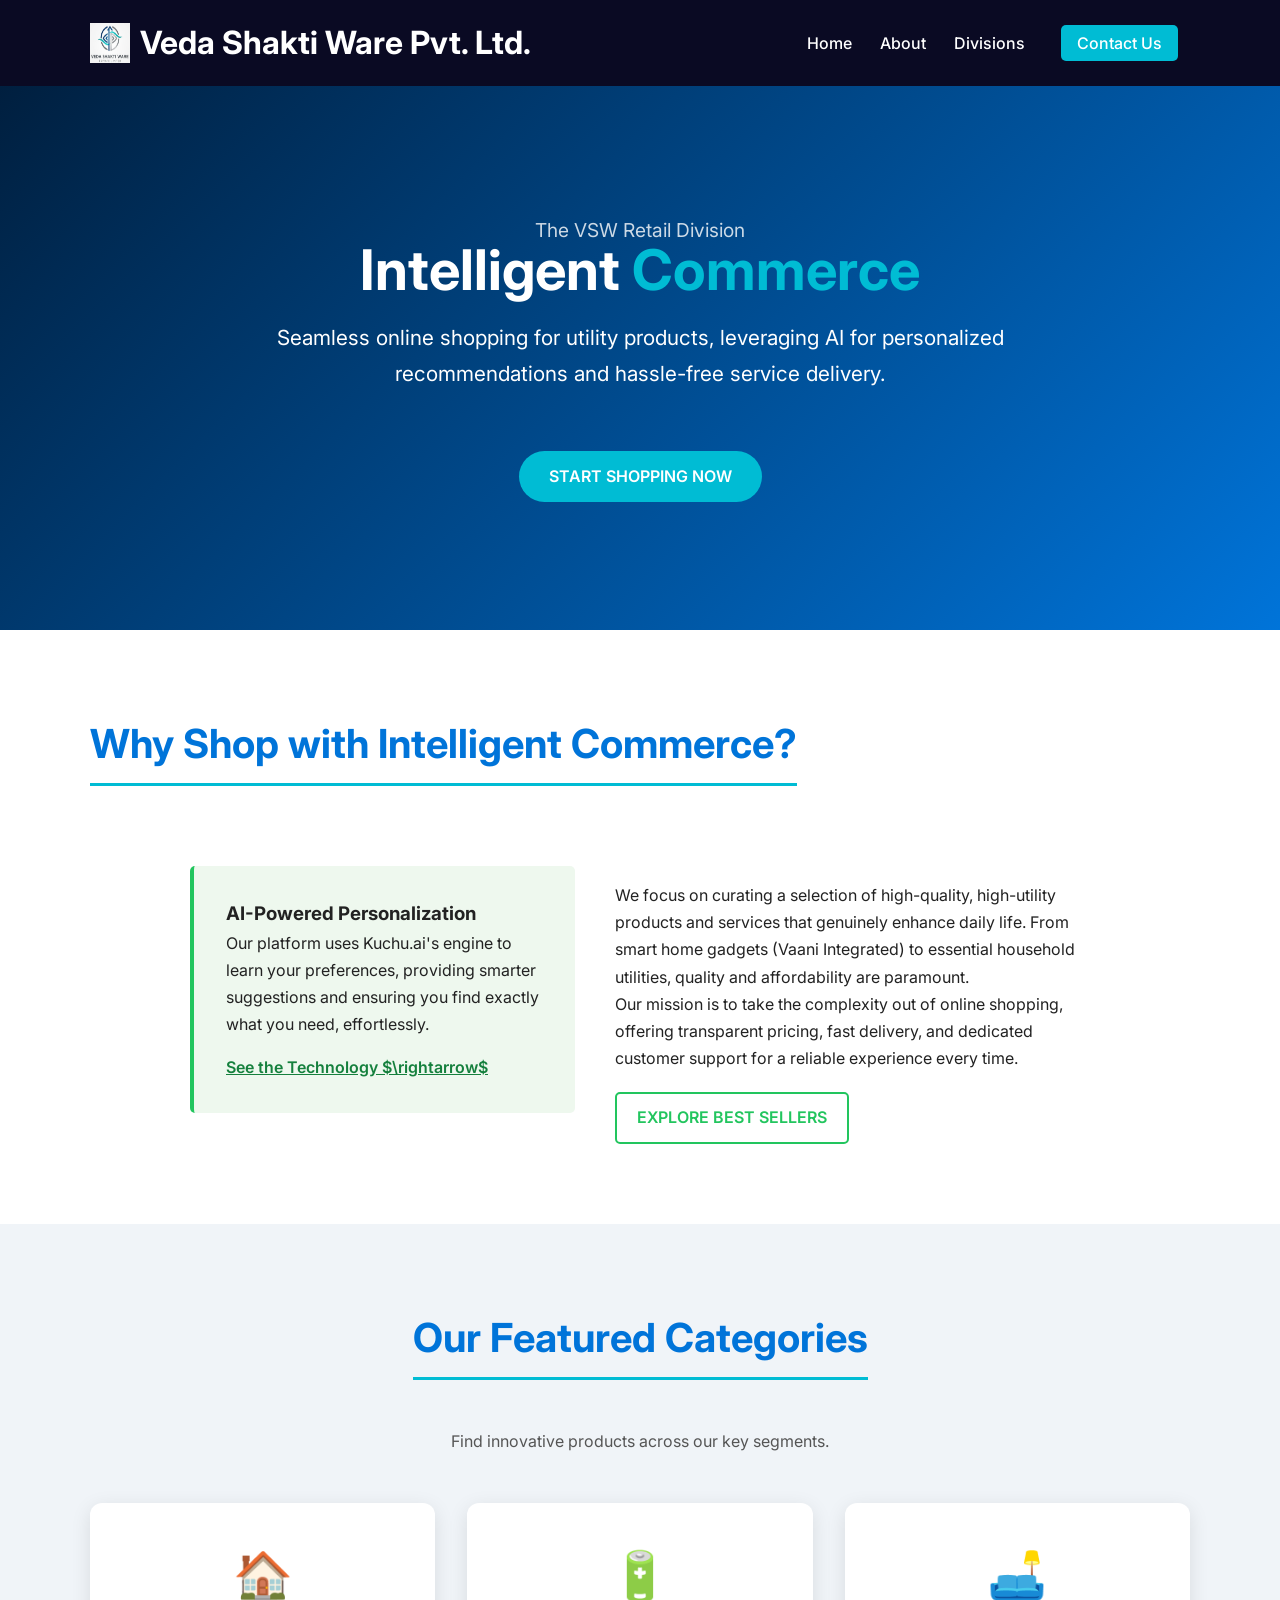
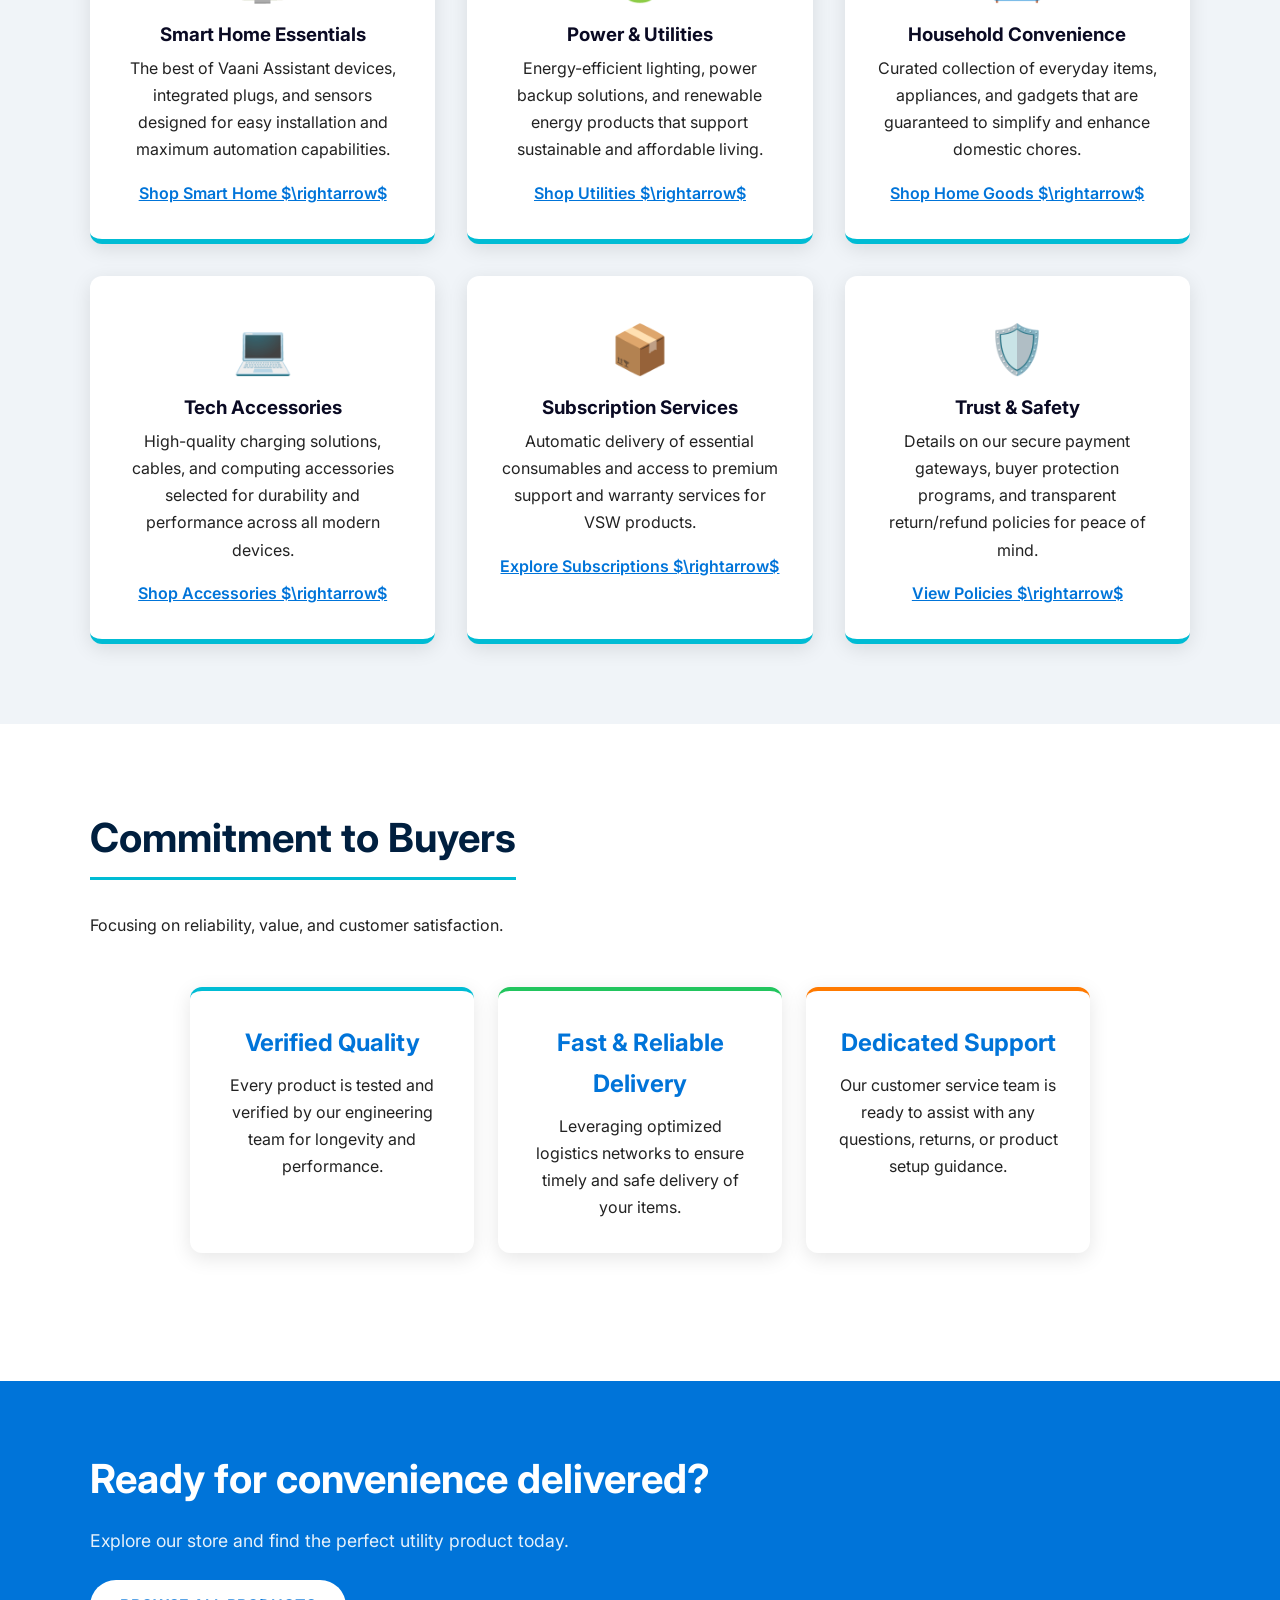
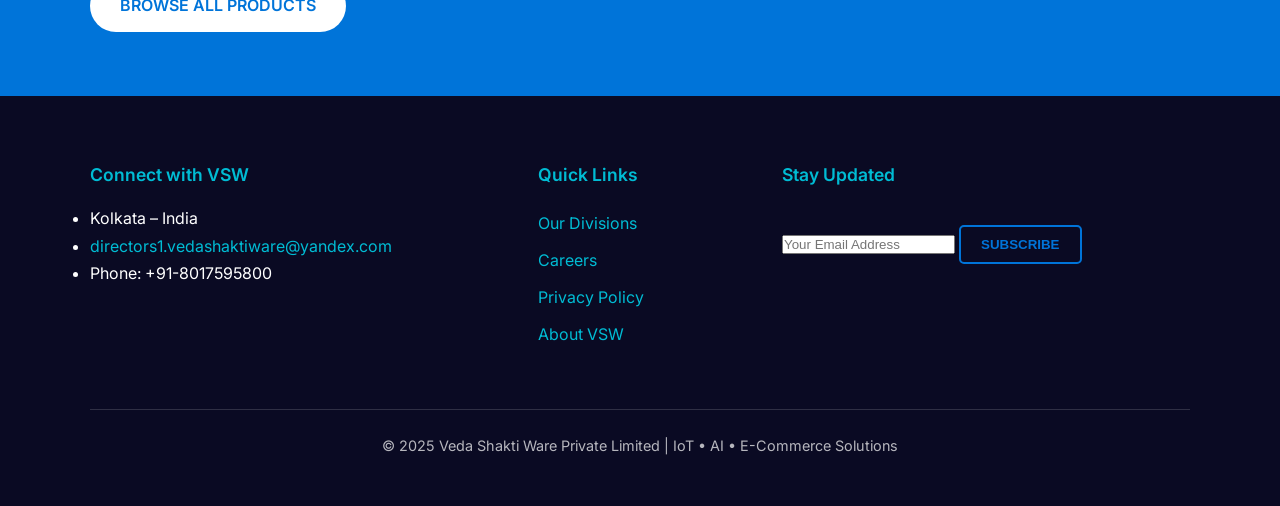
==== e-commerce-explore.html @ 941dde22 "Segments updatred." ====
<!DOCTYPE html>
<html lang="en">
<head>
    <meta charset="UTF-8" />
    <meta name="viewport" content="width=device-width, initial-scale=1.0" />
    <title>Intelligent Commerce | E-Commerce Division by Veda Shakti Ware</title>
    <meta name="description" content="Seamless online retailing and utility products designed to bring convenience, affordability, and innovation to every household." />
    
    <link rel="stylesheet" href="css/style.css" />
    <link href="https://fonts.googleapis.com/css2?family=Inter:wght@400;600;700&display=swap" rel="stylesheet"> 
    <link rel="icon" href="images/logo.png" type="image/png" />
</head>
<body>
    
    <header class="navbar sticky-header">
        <div class="container nav-content">
            <div class="logo">
                <img src="images/logo.png" alt="VSW Logo" />
                <h1>Veda Shakti Ware <span class="long-name">Pvt. Ltd.</span></h1>
            </div>
            <nav role="navigation" aria-label="Main Navigation">
                <a href="index.html">Home</a>
                <a href="index.html#about">About</a>
                <a href="index.html#services">Divisions</a>
                <!-- <a href="#shop-now" class="current-page">E-Commerce</a>  -->
                <a href="index.html#contact" class="nav-button">Contact Us</a>
            </nav>
        </div>
    </header>

    <section class="hero primary-gradient">
        <div class="hero-content text-center">
            <p class="subtitle" style="font-size: 1.2rem; opacity: 0.8; margin-bottom: -10px;">The VSW Retail Division</p>
            <h2 style="font-size: 3.5rem;">Intelligent <span class="highlight-text">Commerce</span></h2>
            <p style="font-size: 1.3rem; max-width: 800px; margin: 0 auto 30px;">
                Seamless online shopping for utility products, leveraging AI for personalized 
                recommendations and hassle-free service delivery.
            </p>
            <a href="#categories" class="btn primary-btn pulse-effect">Start Shopping Now</a>
        </div>
        <div class="hero-background-pattern"></div>
    </section>

    <section id="value" class="about padded-section">
        <div class="container">
            <h2 class="section-title">Why Shop with Intelligent Commerce?</h2>
            
            <div class="content-split" style="margin-top: 3rem;">
                <div class="mission-statement" style="background: #eef8ee; border-left: 4px solid #22c55e;">
                    <h3>AI-Powered Personalization</h3>
                    <p>
                        Our platform uses Kuchu.ai's engine to learn your preferences, providing 
                        smarter suggestions and ensuring you find exactly what you need, effortlessly.
                    </p>
                    <a href="#how-it-works" class="card-link" style="margin-top: 15px; color: #15803d;">See the Technology $\rightarrow$</a>
                </div>
                <div class="about-text">
                    <p>
                        We focus on curating a selection of high-quality, high-utility products 
                        and services that genuinely enhance daily life. From smart home gadgets (Vaani Integrated) 
                        to essential household utilities, quality and affordability are paramount.
                    </p>
                    <p>
                        Our mission is to take the complexity out of online shopping, offering transparent 
                        pricing, fast delivery, and dedicated customer support for a reliable experience every time.
                    </p>
                    <a href="#shop-now" class="btn secondary-btn" style="border: 2px solid #22c55e; color: #22c55e;">Explore Best Sellers</a>
                </div>
            </div>
        </div>
    </section>

    <section id="categories" class="services padded-section bg-light-gray">
        <div class="container">
            <h2 class="section-title">Our Featured Categories</h2>
            <p class="subtitle" style="margin-bottom: 3rem; color: #555;">Find innovative products across our key segments.</p>

            <div class="cards card-grid-3">
                
                <div class="card division-card elevated-card">
                    <span class="card-icon" style="color: #0074d9;">🏠</span>
                    <h3>Smart Home Essentials</h3>
                    <p>
                        The best of Vaani Assistant devices, integrated plugs, and sensors designed 
                        for easy installation and maximum automation capabilities.
                    </p>
                    <a href="#" class="card-link">Shop Smart Home $\rightarrow$</a>
                </div>

                <div class="card division-card elevated-card">
                    <span class="card-icon" style="color: #0288a7;">🔋</span>
                    <h3>Power & Utilities</h3>
                    <p>
                        Energy-efficient lighting, power backup solutions, and renewable energy 
                        products that support sustainable and affordable living.
                    </p>
                    <a href="#" class="card-link">Shop Utilities $\rightarrow$</a>
                </div>

                <div class="card division-card elevated-card">
                    <span class="card-icon" style="color: #ff7a00;">🛋️</span>
                    <h3>Household Convenience</h3>
                    <p>
                        Curated collection of everyday items, appliances, and gadgets that are 
                        guaranteed to simplify and enhance domestic chores.
                    </p>
                    <a href="#" class="card-link">Shop Home Goods $\rightarrow$</a>
                </div>
                
                <div class="card division-card elevated-card">
                    <span class="card-icon" style="color: #5A189A;">💻</span>
                    <h3>Tech Accessories</h3>
                    <p>
                        High-quality charging solutions, cables, and computing accessories selected 
                        for durability and performance across all modern devices.
                    </p>
                    <a href="#" class="card-link">Shop Accessories $\rightarrow$</a>
                </div>
                
                <div class="card division-card elevated-card">
                    <span class="card-icon" style="color: #555;">📦</span>
                    <h3>Subscription Services</h3>
                    <p>
                        Automatic delivery of essential consumables and access to premium support 
                        and warranty services for VSW products.
                    </p>
                    <a href="#" class="card-link">Explore Subscriptions $\rightarrow$</a>
                </div>
                
                <div class="card division-card elevated-card">
                    <span class="card-icon" style="color: #ef4444;">🛡️</span>
                    <h3>Trust & Safety</h3>
                    <p>
                        Details on our secure payment gateways, buyer protection programs, 
                        and transparent return/refund policies for peace of mind.
                    </p>
                    <a href="#" class="card-link">View Policies $\rightarrow$</a>
                </div>

            </div>
        </div>
    </section>

    <section id="trust" class="products padded-section">
        <div class="container text-center">
            <h2 class="section-title">Commitment to Buyers</h2>
            <p class="subtitle">Focusing on reliability, value, and customer satisfaction.</p>
            
            <div class="project-showcase" style="max-width: 900px; margin: 3rem auto; grid-template-columns: repeat(auto-fit, minmax(250px, 1fr));">
                
                <div class="project-card" style="text-align: center; border-top: 4px solid #00bcd4;">
                    <h4>Verified Quality</h4>
                    <p>Every product is tested and verified by our engineering team for longevity and performance.</p>
                </div>
                
                <div class="project-card" style="text-align: center; border-top: 4px solid #22c55e;">
                    <h4>Fast & Reliable Delivery</h4>
                    <p>Leveraging optimized logistics networks to ensure timely and safe delivery of your items.</p>
                </div>
                
                <div class="project-card" style="text-align: center; border-top: 4px solid #ff7a00;">
                    <h4>Dedicated Support</h4>
                    <p>Our customer service team is ready to assist with any questions, returns, or product setup guidance.</p>
                </div>
                
            </div>
        </div>
    </section>

    <section id="shop-now" class="products padded-section" style="background: #0074d9; color: white; padding: 4rem 1rem;">
        <div class="container text-center">
            <h2 class="section-title" style="color: white; border-bottom: none; margin-bottom: 0.5rem;">Ready for convenience delivered?</h2>
            <p style="font-size: 1.1rem; opacity: 0.9;">Explore our store and find the perfect utility product today.</p>
            <a href="#" class="btn secondary-btn pulse-effect" style="background: white; color: #0074d9; border: none; margin-top: 1.5rem; padding: 12px 30px; border-radius: 50px;">Browse All Products</a>
        </div>
    </section>

    <footer id="contact" class="footer dark-footer">
        <div class="container footer-grid">
            
            <div class="footer-col contact-info">
                <h3 class="footer-title">Connect with VSW</h3>
                <ul>
                    <li>Kolkata – India</li>
                    <li><a href="mailto:directors1.vedashaktiware@yandex.com">directors1.vedashaktiware@yandex.com</a></li>
                    <li>Phone: +91-8017595800</li>
                </ul>
            </div>
            
            <div class="footer-col quick-links">
                <h3 class="footer-title">Quick Links</h3>
                <ul>
                    <li><a href="index.html#services">Our Divisions</a></li>
                    <li><a href="#">Careers</a></li>
                    <li><a href="#">Privacy Policy</a></li>
                    <li><a href="index.html#about">About VSW</a></li>
                </ul>
            </div>

            <div class="footer-col social-signup">
                <h3 class="footer-title">Stay Updated</h3>
                <div class="social-icons">
                    </div>
                <div class="newsletter-form">
                    <input type="email" placeholder="Your Email Address" aria-label="Newsletter email input">
                    <button class="btn secondary-btn">Subscribe</button>
                </div>
            </div>
            
            <div class="footer-bottom">
                <p class="copy">
                    © 2025 Veda Shakti Ware Private Limited | IoT • AI • E-Commerce Solutions
                </p>
            </div>
        </div>
    </footer>
</body>
</html>
---- css/style.css ----
/* Reset */
* { margin: 0; padding: 0; box-sizing: border-box; }

body {
    /* Changed to Inter which is a clean, modern tech font */
    font-family: "Inter", "Poppins", sans-serif;
    background-color: #f9fafb;
    color: #222;
    line-height: 1.7; /* Increased line height for better readability */
}

.container { 
    width: 90%; 
    max-width: 1100px; 
    margin: auto; 
}

/* --- Global Elements & Typography --- */
.btn {
    text-transform: uppercase;
    font-weight: 600;
}
.section-title {
    font-size: 2.5rem; 
    margin-bottom: 2rem;
    font-weight: 700;
    color: #001f3f; /* Darker blue for heading */
    /* Added visual structure to the title */
    display: inline-block;
    padding-bottom: 5px;
    border-bottom: 3px solid #00bcd4;
}

/* Navbar */
.navbar {
    background: #0a0a23;
    color: #fff;
    padding: 1rem 0;
    /* Added subtle shadow to the top bar */
    box-shadow: 0 2px 10px rgba(0,0,0,0.2);
    z-index: 100;
}
.nav-content {
    display: flex; justify-content: space-between; align-items: center;
}
.logo {
    display: flex; align-items: center; gap: 10px;
}
.logo img {
    width: 40px; height: 40px;
}
.navbar nav a {
    color: #fff; text-decoration: none; margin: 0 12px;
    transition: 0.3s;
    font-weight: 500;
}
.navbar nav a:hover { 
    color: #00bcd4; 
}
.nav-button {
    /* Style the Contact Us button prominently */
    background: #00bcd4;
    padding: 8px 16px;
    border-radius: 5px;
    margin-left: 20px !important;
}
.nav-button:hover {
    background: #0288a7;
}

/* Hero */
.hero {
    /* Updated gradient for modern look */
    background: linear-gradient(135deg, #001f3f, #0074d9);
    color: #fff;
    text-align: center;
    padding: 8rem 1rem; /* Increased padding */
}
.hero-content h2 {
    font-size: 2.8rem; /* Larger font size */
    margin-bottom: 1rem;
    line-height: 1.2;
}
.highlight-text {
    color: #00bcd4;
    font-weight: 700;
}
.hero .btn {
    display: inline-block; background: #00bcd4; color: #fff;
    padding: 12px 30px; /* Larger button */
    text-decoration: none; border-radius: 50px; /* Pill shape */
    margin-top: 30px; transition: 0.3s;
}
.hero .btn:hover { 
    background: #0288a7; 
    box-shadow: 0 5px 15px rgba(0, 188, 212, 0.4);
}

/* About Section */
.about { padding: 5rem 1rem; background: #fff; } /* Increased padding */
.about h2 { color: #0074d9; margin-bottom: 2rem; }

/* Added content-split styles */
.content-split {
    display: flex;
    gap: 40px;
    text-align: left;
    max-width: 900px;
    margin: 0 auto;
    align-items: flex-start;
}
.mission-statement {
    flex: 1;
    padding: 2rem;
    background: #eef7ff; /* Light accent background */
    border-left: 4px solid #0074d9;
    border-radius: 5px;
}
.about-text {
    flex: 1.5;
    padding-top: 1rem;
}
.secondary-btn {
    display: inline-block;
    padding: 10px 20px;
    background: transparent;
    border: 2px solid #0074d9;
    color: #0074d9;
    text-decoration: none;
    border-radius: 5px;
    margin-top: 20px;
    transition: all 0.3s;
}
.secondary-btn:hover {
    background: #0074d9;
    color: #fff;
}


/* Services */
.services {
    background: #f0f4f8;
    padding: 5rem 1rem; /* Increased padding */
    text-align: center;
}
.services h2 { color: #0074d9; margin-bottom: 3rem; }
.card-grid-3 {
    display: grid;
    grid-template-columns: repeat(auto-fit, minmax(280px, 1fr));
    gap: 2rem;
}
.division-card {
    background: #fff;
    border-radius: 12px; /* Smoother corners */
    box-shadow: 0 5px 20px rgba(0,0,0,0.1); /* Smoother shadow */
    padding: 2rem;
    transition: 0.3s;
    border-bottom: 5px solid #00bcd4; /* Brand color feature line */
}
.division-card:hover { 
    transform: translateY(-5px); 
    box-shadow: 0 10px 30px rgba(0,0,0,0.15);
}
.card-icon {
    font-size: 3rem; 
    display: block; 
    margin-bottom: 0.5rem;
}
.division-card h3 { 
    margin-bottom: 0.5rem; 
    color: #0a0a23; 
    line-height: 1.2;
}
.product-name {
    font-size: 0.9rem;
    color: #555;
    font-weight: 400;
}
.card-link {
    display: block;
    margin-top: 1rem;
    color: #0074d9;
    font-weight: 600;
}

/* Products/Featured Projects */
.products {
    padding: 5rem 1rem;
    background: #fff;
}

/* --- FIX 1: Project Showcase Alignment (from previous analysis) --- */
.project-showcase {
    /* Use CSS Grid to center and control card width */
    display: grid;
    /* Allows flexibility for multiple cards, max width 600px for single card visibility */
    grid-template-columns: repeat(auto-fit, minmax(300px, 600px)); 
    gap: 1.5rem; 
    margin-top: 2rem;
    
    /* IMPORTANT: Center the grid itself within the container */
    justify-content: center; 
}

.project-card {
    background: #fff;
    padding: 2rem;
    border-radius: 12px;
    /* Used the same shadow style as the division cards for consistency */
    box-shadow: 0 5px 20px rgba(0,0,0,0.1); 
    text-align: left; 
    border-top: 4px solid #0074d9; 
    transition: transform 0.3s;
}
.project-card:hover {
    transform: translateY(-3px);
}

.project-card h4 {
    color: #0074d9;
    margin-bottom: 0.5rem;
    font-size: 1.5rem;
}


/* Footer */
.footer {
    background: #0a0a23;
    color: #fff;
    padding: 4rem 1rem 1.5rem; /* More top padding */
    text-align: left; /* Aligns content inside grid columns */
}

/* --- Footer Grid Definition --- */
.footer-grid {
    display: grid;
    /* 3 columns: 2/5ths for contact, 1/5th for links, 2/5ths for signup */
    grid-template-columns: 2fr 1fr 2fr; 
    gap: 40px;
    margin-bottom: 1.5rem;
}
.footer-col {
    /* Base padding for columns */
    padding-bottom: 1rem;
}
.footer-title {
    font-size: 1.1rem;
    margin-bottom: 1rem;
    font-weight: 600;
    color: #00bcd4;
}

.footer a { 
    color: #00bcd4; 
    text-decoration: none; 
    transition: 0.3s;
}
.footer a:hover { 
    color: #fff; 
    text-decoration: underline; 
}

/* --- FIX 2: Quick Links List Alignment (from previous analysis) --- */
.footer-col.quick-links ul {
    list-style: none; 
    padding: 0; 
    margin-top: 0.5rem;
}

.footer-col.quick-links li a {
    display: block; 
    padding: 0.3rem 0;
    transition: color 0.2s;
}

/* Footer Bottom */
.footer-bottom {
    grid-column: 1 / -1; /* Forces the element to span all columns */
    border-top: 1px solid rgba(255, 255, 255, 0.15); 
    padding-top: 1.5rem; 
    text-align: center;
}
.footer .copy { 
    margin-top: 0; 
    font-size: 0.9rem; 
    opacity: 0.7; 
}

/* --- Mobile Responsiveness --- */
@media (max-width: 900px) {
    .content-split {
        flex-direction: column;
        text-align: center;
    }
    .mission-statement, .about-text {
        padding: 1rem;
    }
    .mission-statement {
        order: -1; /* Puts mission statement first on mobile */
    }
}

@media (max-width: 768px) {
    .navbar nav {
        display: none; /* Hide standard nav links */
    }
    .nav-content {
        justify-content: center;
    }
    .logo h1 {
        font-size: 1.5rem;
    }
    .hero-content h2 {
        font-size: 2rem;
    }
    
    /* Collapse Footer to single column */
    .footer-grid {
        grid-template-columns: 1fr;
        gap: 20px;
        text-align: center;
    }
    .footer-col.contact-info ul {
        text-align: center;
        list-style-type: none;
    }
    /* Realign quick links back to center on mobile */
    .footer-col.quick-links ul {
        text-align: center;
    }
}

/* --- New Styles for IoT Flow Chart (How It Works Section) --- */
.flow-chart-wrapper {
    display: flex;
    justify-content: center;
    align-items: center;
    flex-wrap: wrap; /* Allows wrapping on smaller screens */
    gap: 15px;
    margin-top: 3rem;
}

.flow-step {
    flex: 0 0 auto; /* Prevents steps from stretching */
    width: 150px; /* Fixed width for consistent look */
    padding: 15px;
    background: #eef7ff; /* Light blue background */
    border: 1px solid #0074d9;
    border-radius: 8px;
    text-align: center;
    transition: all 0.3s;
}

.flow-step:hover {
    background: #e0f0ff;
    transform: translateY(-3px);
    box-shadow: 0 5px 15px rgba(0, 116, 217, 0.1);
}

.flow-step h4 {
    color: #001f3f;
    margin: 5px 0 5px 0;
    font-size: 1.1rem;
}

.flow-step p {
    font-size: 0.85rem;
    color: #555;
    line-height: 1.3;
}

.step-icon {
    font-size: 2rem;
    display: block;
    line-height: 1;
}

.flow-arrow {
    font-size: 2rem;
    color: #0074d9;
    font-weight: 700;
    margin: 0 5px;
}

.flow-step.final-step {
    border-color: #00bcd4; /* Final step highlight */
}

/* Responsive adjustment for small screens: stack the items vertically */
@media (max-width: 650px) {
    .flow-chart-wrapper {
        flex-direction: column;
        gap: 0;
    }
    .flow-step {
        width: 100%; /* Full width when stacked */
        margin: 10px 0;
    }
    .flow-arrow {
        transform: rotate(90deg); /* Turn arrow vertical */
        margin: 10px 0;
        font-size: 1.5rem;
    }
}
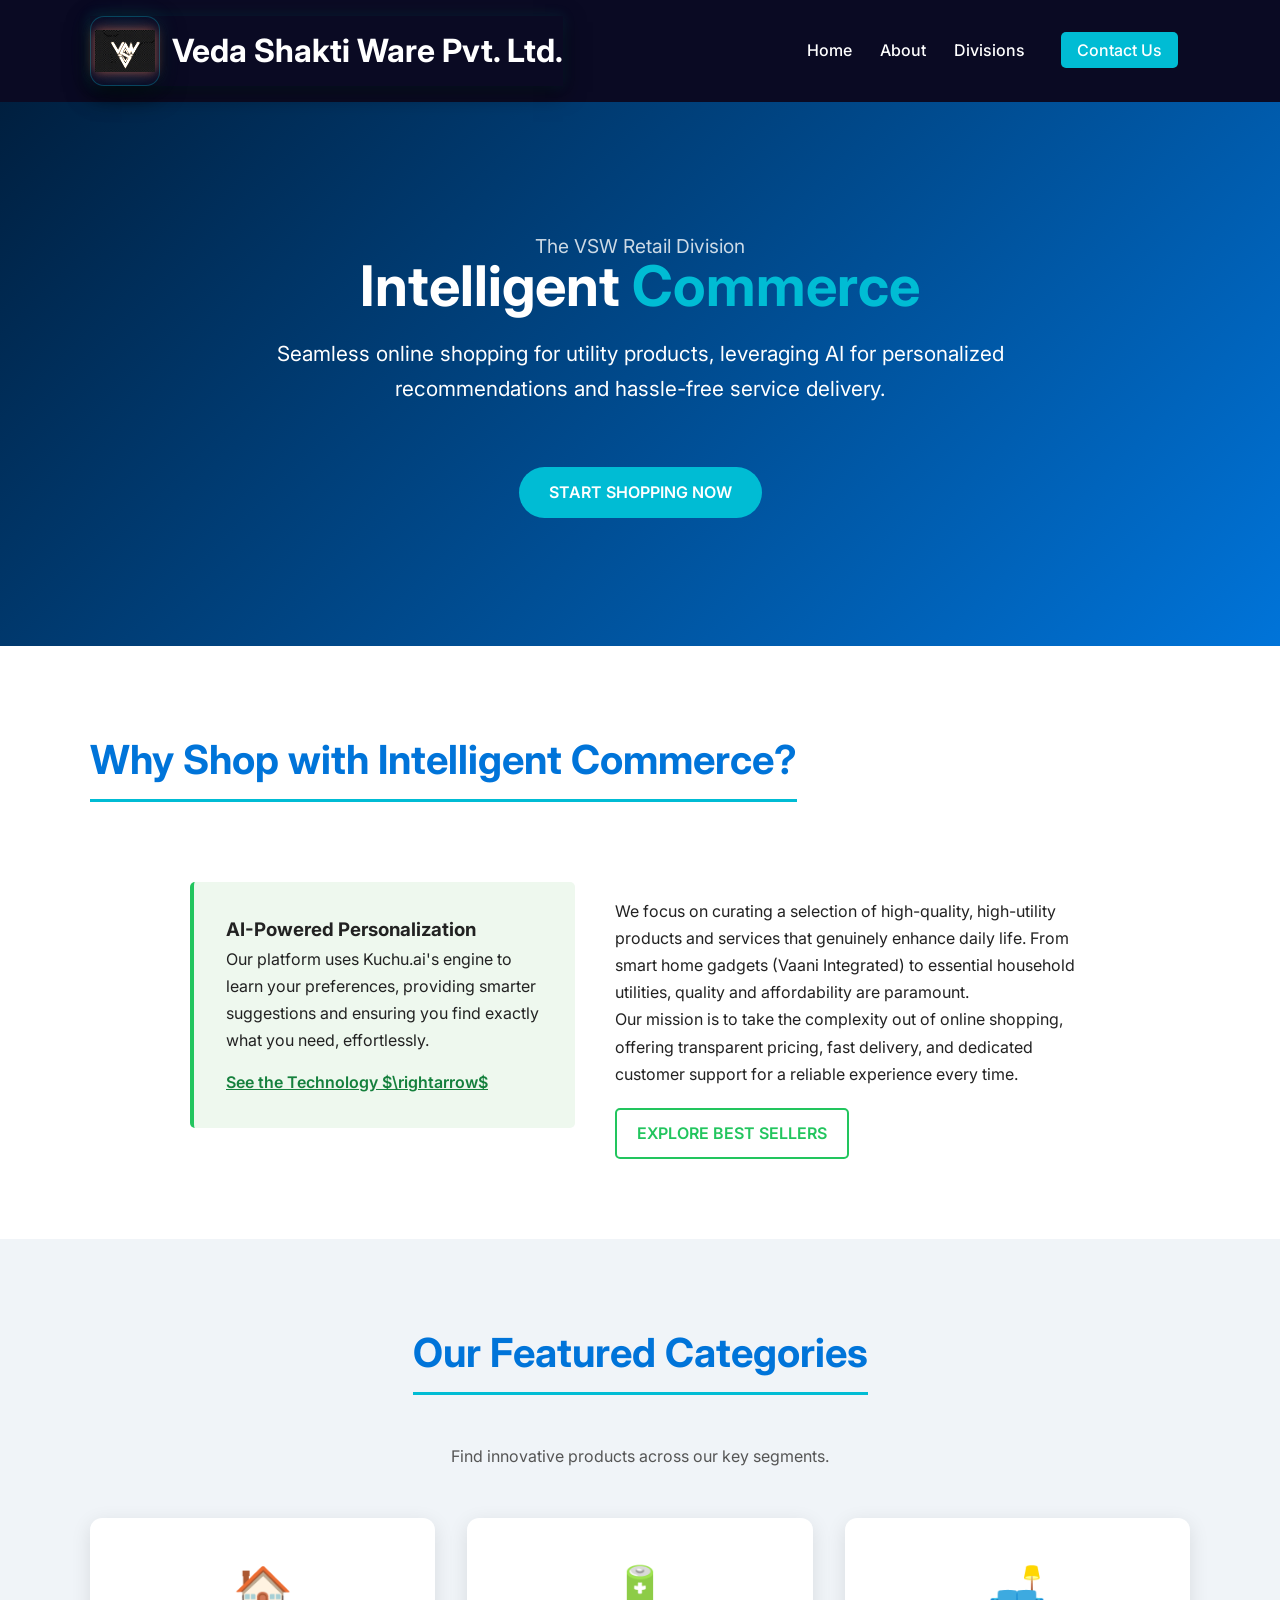
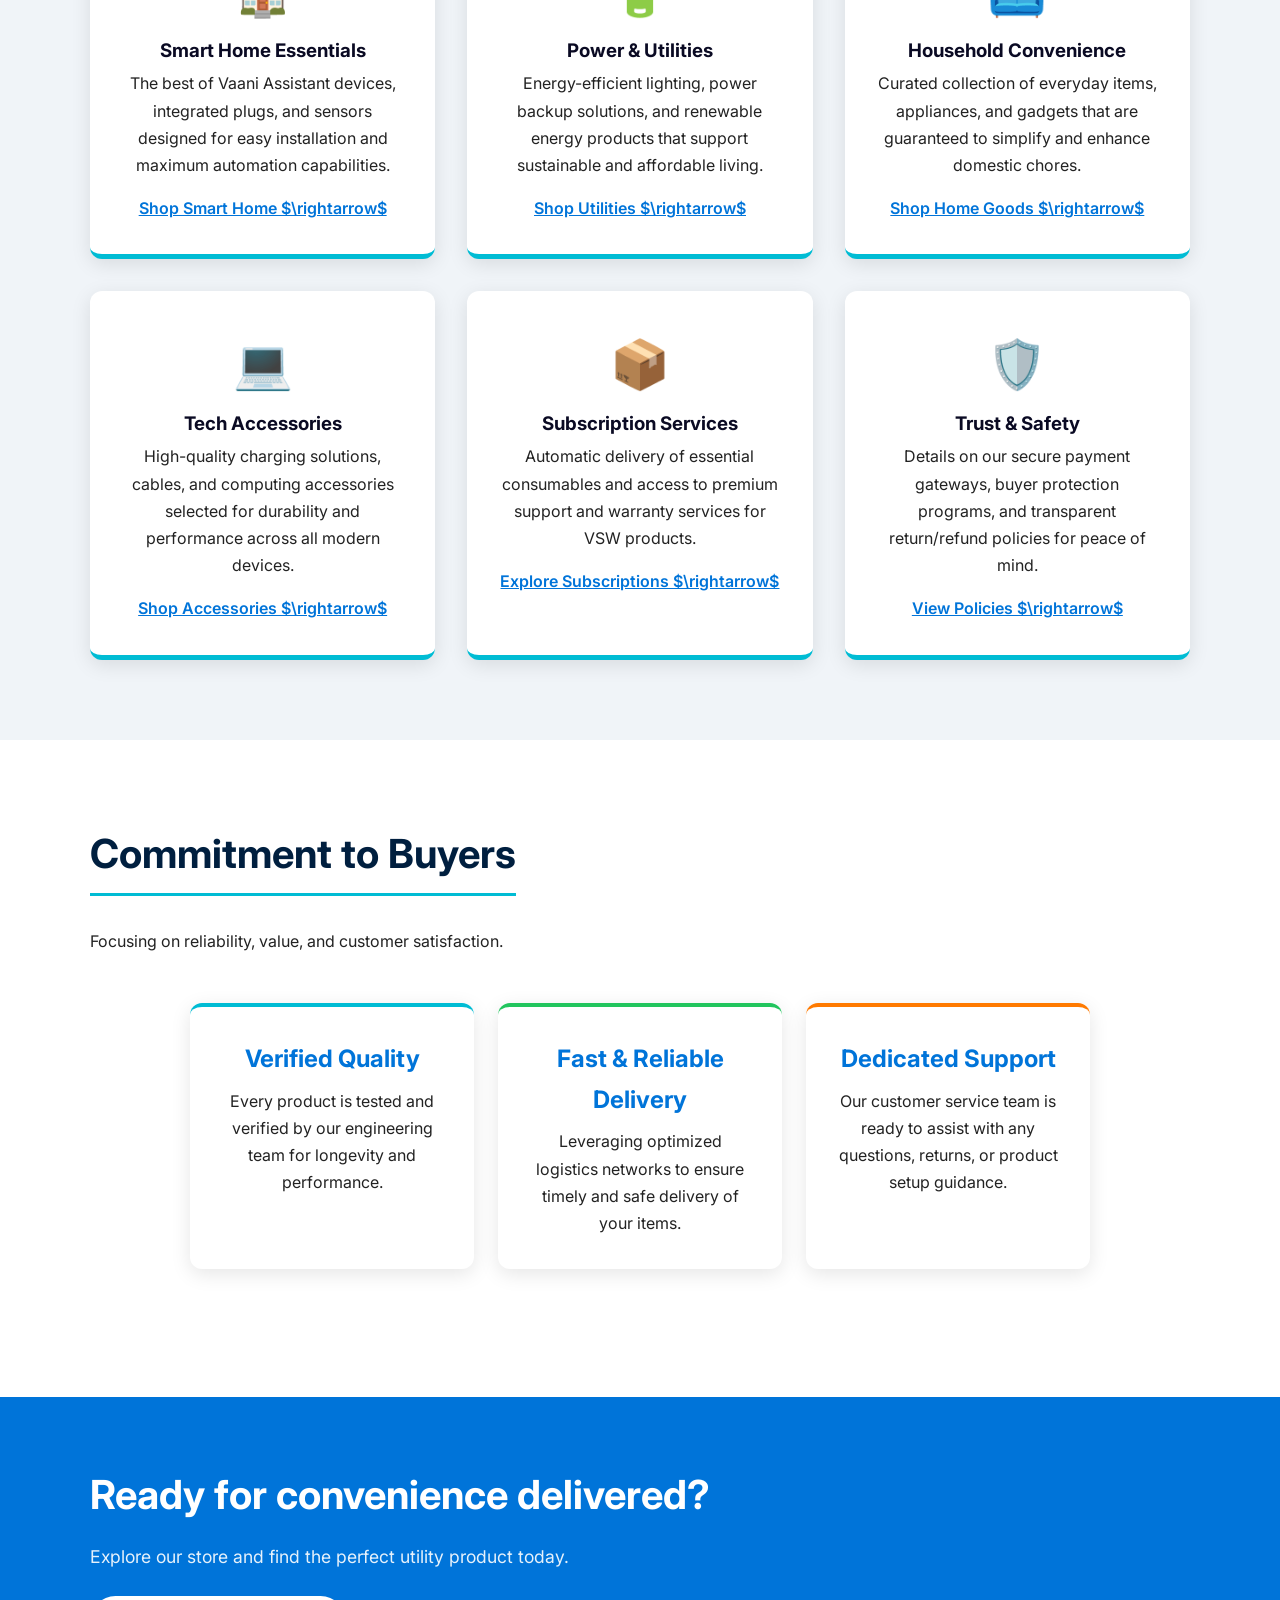
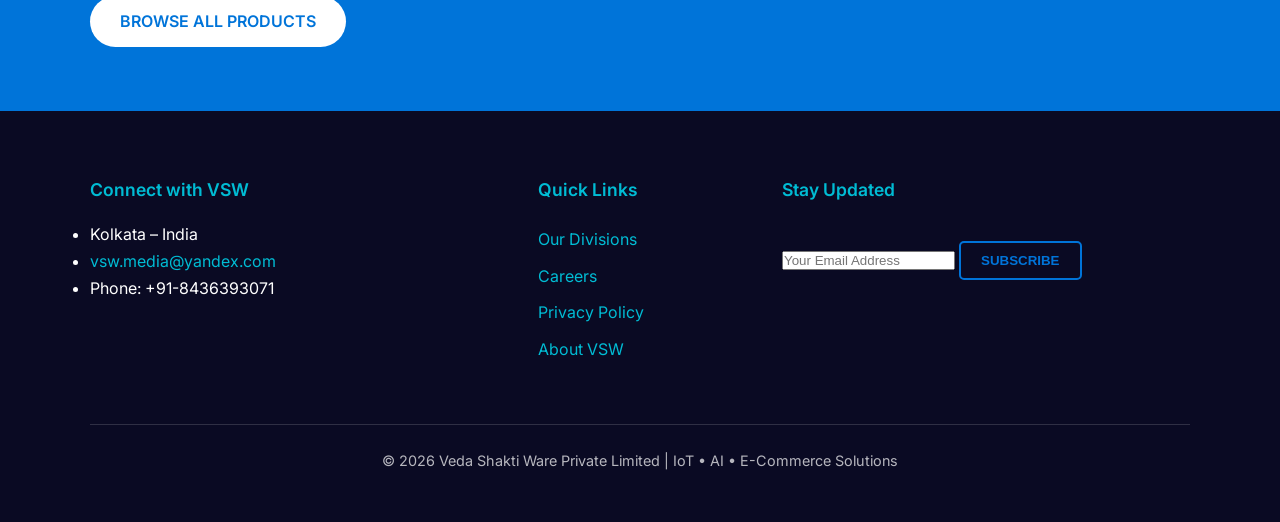
==== commit 4abfc5fb: "Enhance navbar logo visibility and UI polish - Improved navbar logo visibility by adjusting containe" ====
--- a/e-commerce-explore.html
+++ b/e-commerce-explore.html
@@ -15,7 +15,9 @@
     <header class="navbar sticky-header">
         <div class="container nav-content">
             <div class="logo">
-                <img src="images/logo.png" alt="VSW Logo" />
+                <div class="logo-box">
+                    <img src="images/logo.png" alt="VSW Logo" />
+                </div>
                 <h1>Veda Shakti Ware <span class="long-name">Pvt. Ltd.</span></h1>
             </div>
             <nav role="navigation" aria-label="Main Navigation">
@@ -182,8 +184,8 @@
                 <h3 class="footer-title">Connect with VSW</h3>
                 <ul>
                     <li>Kolkata – India</li>
-                    <li><a href="mailto:directors1.vedashaktiware@yandex.com">directors1.vedashaktiware@yandex.com</a></li>
-                    <li>Phone: +91-8017595800</li>
+                    <li><a href="mailto:vsw.media@yandex.com">vsw.media@yandex.com</a></li>
+                    <li>Phone: +91-8436393071</li>
                 </ul>
             </div>
             
@@ -209,7 +211,7 @@
             
             <div class="footer-bottom">
                 <p class="copy">
-                    © 2025 Veda Shakti Ware Private Limited | IoT • AI • E-Commerce Solutions
+                    © 2026 Veda Shakti Ware Private Limited | IoT • AI • E-Commerce Solutions
                 </p>
             </div>
         </div>
--- a/css/style.css
+++ b/css/style.css
@@ -43,9 +43,11 @@
 .nav-content {
     display: flex; justify-content: space-between; align-items: center;
 }
-.logo {
+
+/* .logo {
     display: flex; align-items: center; gap: 10px;
-}
+} */
+
 .logo img {
     width: 40px; height: 40px;
 }
@@ -308,7 +310,7 @@
         justify-content: center;
     }
     .logo h1 {
-        font-size: 1.5rem;
+        font-size: 1.6rem;
     }
     .hero-content h2 {
         font-size: 2rem;
@@ -401,4 +403,50 @@
         margin: 10px 0;
         font-size: 1.5rem;
     }
-}+}
+
+/* logo container */
+.logo {
+  display: flex;
+  align-items: center;
+  gap: 12px;
+  box-shadow:
+    0 6px 20px rgba(0,0,0,0.6),
+    0 0 12px rgba(0,188,212,0.15); /* brand glow */
+}
+
+/* logo visual box */
+.logo-box {
+  width: 70px;
+  height: 70px;
+
+  display: flex;
+  align-items: center;
+  justify-content: center;
+
+  padding: 4px;
+
+  border-radius: 14px;
+
+  background: radial-gradient(
+    circle at center,
+    rgba(0,188,212,0.15),
+    rgba(10,10,35,1)
+  );
+
+  border: 1px solid rgba(0,188,212,0.3);
+
+  box-shadow:
+    0 8px 25px rgba(0,0,0,0.7),
+    0 0 20px rgba(0,188,212,0.15);
+}
+
+.logo-box img {
+  width: 100%;
+  height: 100%;
+  object-fit: contain;
+
+  /* filter: invert(1) brightness(1.8) contrast(1.4); */
+  filter: invert(1) brightness(1.8) contrast(1.4);
+  filter: drop-shadow(0 0 6px rgba(0,188,212,0.6)) invert(1) brightness(1.8);
+}
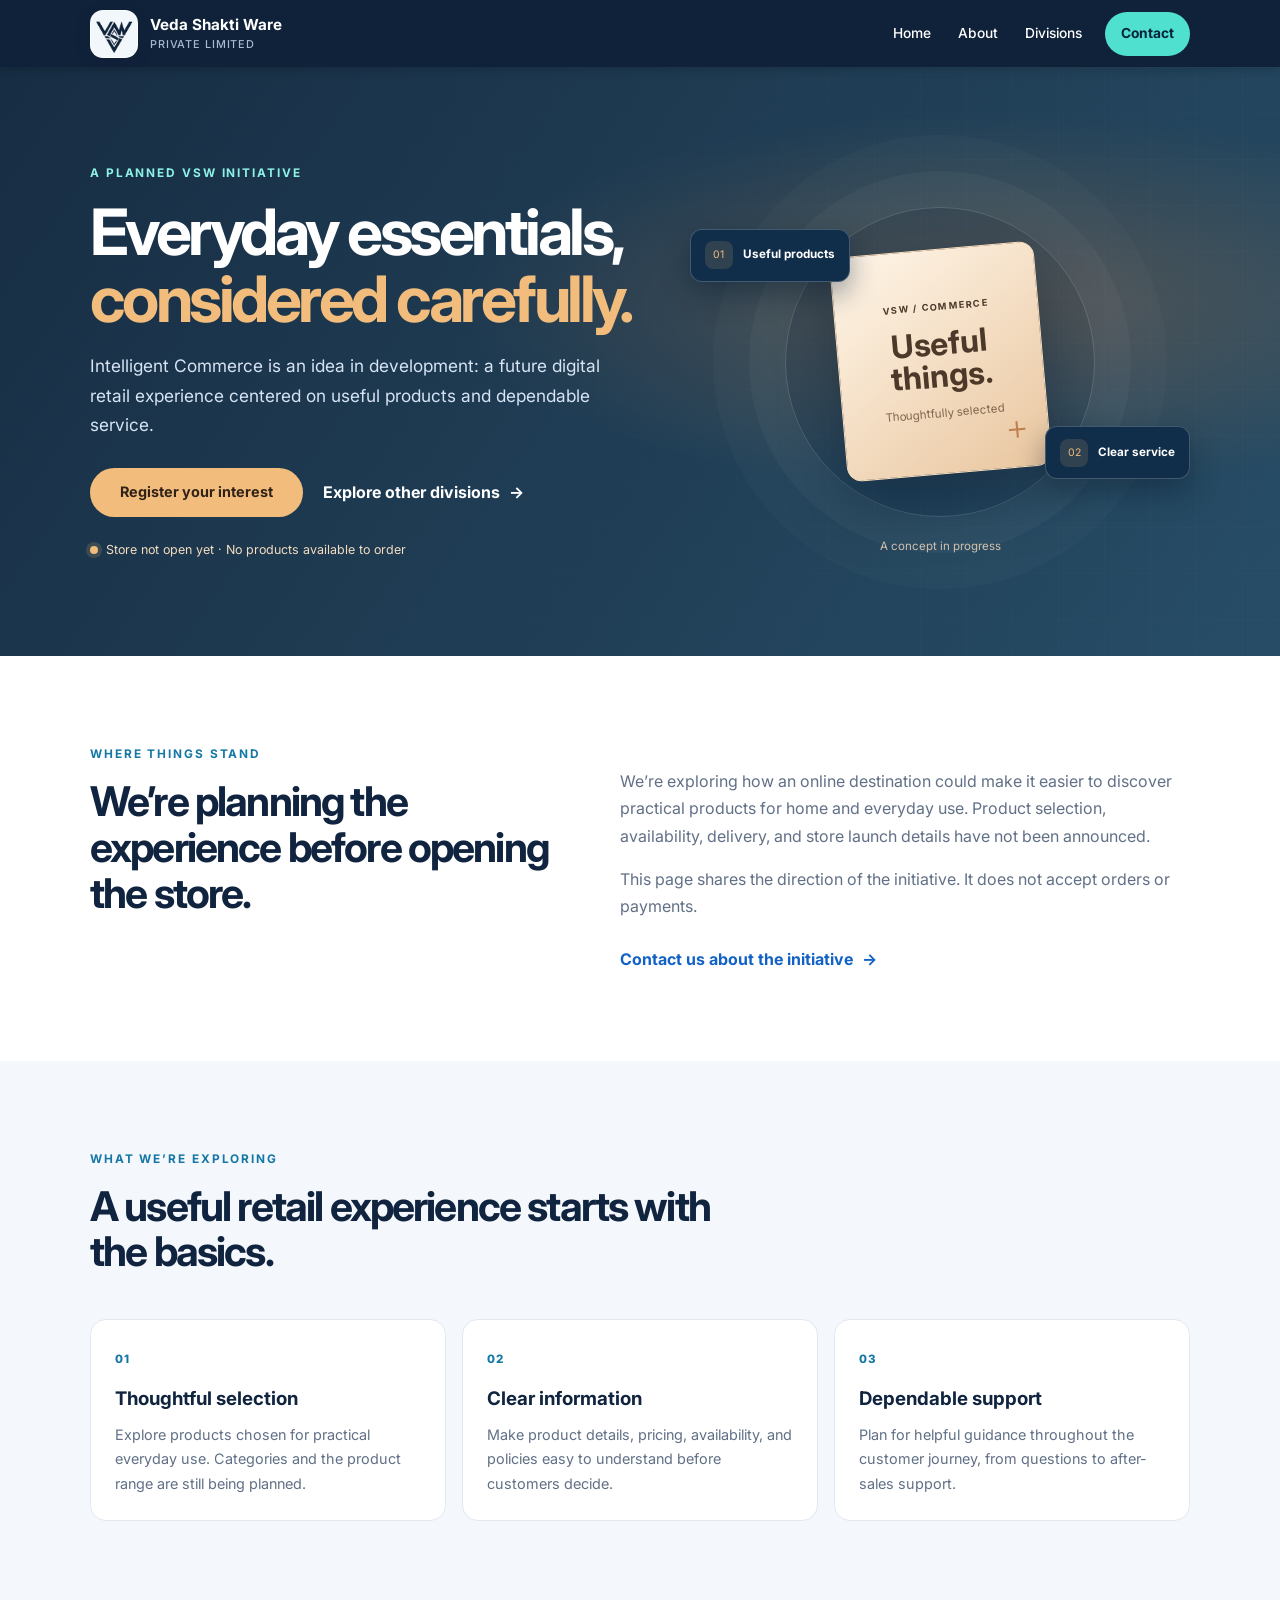
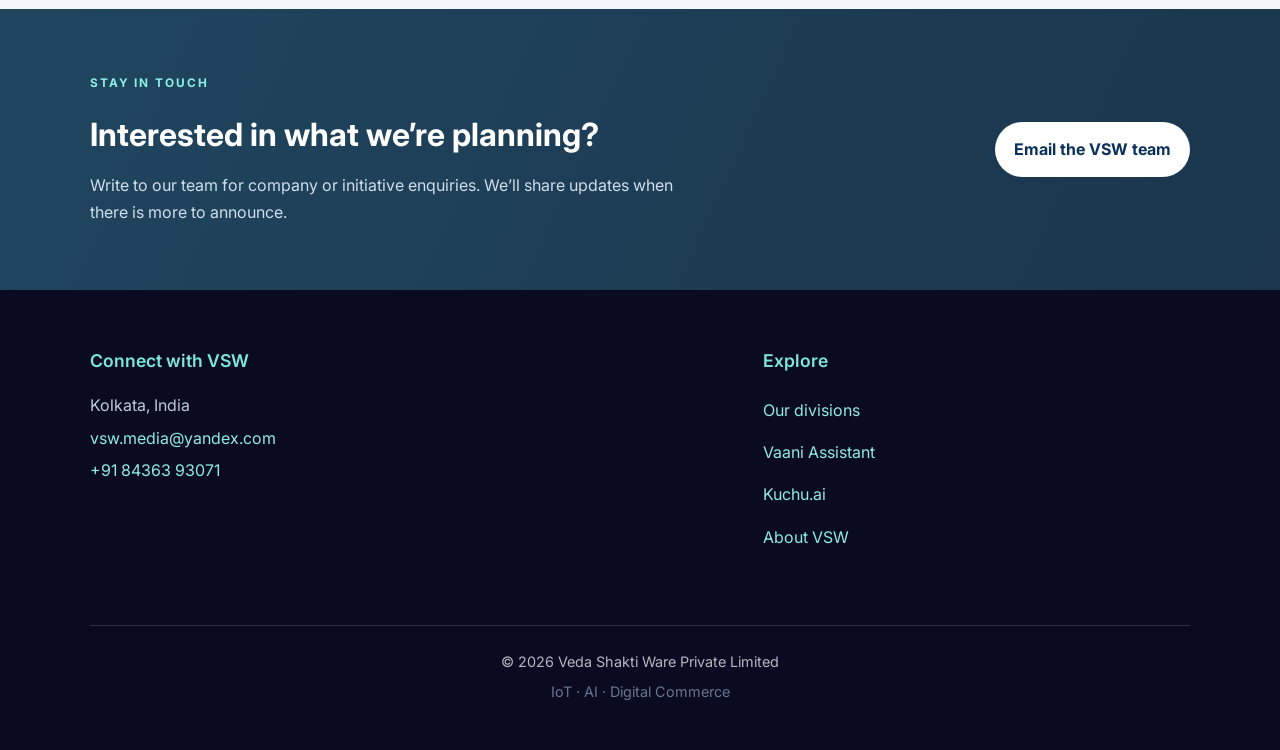
==== commit 1fbda41d: "Enhance VSW site visuals, commerce planning page, and shared branding" ====
--- a/e-commerce-explore.html
+++ b/e-commerce-explore.html
@@ -3,218 +3,24 @@
 <head>
     <meta charset="UTF-8" />
     <meta name="viewport" content="width=device-width, initial-scale=1.0" />
-    <title>Intelligent Commerce | E-Commerce Division by Veda Shakti Ware</title>
-    <meta name="description" content="Seamless online retailing and utility products designed to bring convenience, affordability, and innovation to every household." />
-    
+    <meta name="theme-color" content="#071a32" />
+    <title>Intelligent Commerce | A Planned Initiative by Veda Shakti Ware</title>
+    <meta name="description" content="Learn about Veda Shakti Ware's planned Intelligent Commerce initiative. The store is not open yet; share your interest with our team." />
     <link rel="stylesheet" href="css/style.css" />
-    <link href="https://fonts.googleapis.com/css2?family=Inter:wght@400;600;700&display=swap" rel="stylesheet"> 
-    <link rel="icon" href="images/logo.png" type="image/png" />
+    <link href="https://fonts.googleapis.com/css2?family=Inter:wght@400;500;600;700;800&display=swap" rel="stylesheet" />
+    <link rel="icon" href="images/vsw-monogram-transparent.png" type="image/png" />
 </head>
-<body>
-    
-    <header class="navbar sticky-header">
-        <div class="container nav-content">
-            <div class="logo">
-                <div class="logo-box">
-                    <img src="images/logo.png" alt="VSW Logo" />
-                </div>
-                <h1>Veda Shakti Ware <span class="long-name">Pvt. Ltd.</span></h1>
-            </div>
-            <nav role="navigation" aria-label="Main Navigation">
-                <a href="index.html">Home</a>
-                <a href="index.html#about">About</a>
-                <a href="index.html#services">Divisions</a>
-                <!-- <a href="#shop-now" class="current-page">E-Commerce</a>  -->
-                <a href="index.html#contact" class="nav-button">Contact Us</a>
-            </nav>
-        </div>
-    </header>
+<body class="commerce-page">
+    <header class="navbar sticky-header"><div class="container nav-content"><a class="logo" href="index.html" aria-label="Veda Shakti Ware home"><span class="logo-box"><img src="images/vsw-monogram-transparent.png" alt="" /></span><span class="brand-name">Veda Shakti Ware <small>Private Limited</small></span></a><nav aria-label="Main navigation"><a href="index.html">Home</a><a href="index.html#about">About</a><a href="index.html#services">Divisions</a><a href="index.html#contact" class="nav-button">Contact</a></nav></div></header>
+    <main>
+        <section class="hero commerce-hero"><div class="container hero-layout"><div class="hero-content"><p class="eyebrow">A planned VSW initiative</p><h1>Everyday essentials,<br /><span class="highlight-text">considered carefully.</span></h1><p>Intelligent Commerce is an idea in development: a future digital retail experience centered on useful products and dependable service.</p><div class="hero-actions"><a href="mailto:vsw.media@yandex.com?subject=Intelligent%20Commerce%20updates" class="btn primary-btn">Register your interest</a><a href="index.html#services" class="text-link">Explore other divisions <span aria-hidden="true">→</span></a></div><p class="availability-note"><span></span> Store not open yet · No products available to order</p></div><div class="commerce-illustration" aria-label="Illustration of a planned commerce experience"><div class="commerce-orbit"></div><div class="commerce-package"><small>VSW / COMMERCE</small><strong>Useful<br />things.</strong><span>Thoughtfully selected</span><i>＋</i></div><div class="floating-card card-curation"><span>01</span><b>Useful products</b></div><div class="floating-card card-service"><span>02</span><b>Clear service</b></div><div class="commerce-caption">A concept in progress</div></div></div></section>
 
-    <section class="hero primary-gradient">
-        <div class="hero-content text-center">
-            <p class="subtitle" style="font-size: 1.2rem; opacity: 0.8; margin-bottom: -10px;">The VSW Retail Division</p>
-            <h2 style="font-size: 3.5rem;">Intelligent <span class="highlight-text">Commerce</span></h2>
-            <p style="font-size: 1.3rem; max-width: 800px; margin: 0 auto 30px;">
-                Seamless online shopping for utility products, leveraging AI for personalized 
-                recommendations and hassle-free service delivery.
-            </p>
-            <a href="#categories" class="btn primary-btn pulse-effect">Start Shopping Now</a>
-        </div>
-        <div class="hero-background-pattern"></div>
-    </section>
+        <section class="planned-note padded-section"><div class="container planned-grid"><div><p class="eyebrow eyebrow-dark">Where things stand</p><h2 class="section-title">We’re planning the experience before opening the store.</h2></div><div class="planned-copy"><p>We’re exploring how an online destination could make it easier to discover practical products for home and everyday use. Product selection, availability, delivery, and store launch details have not been announced.</p><p>This page shares the direction of the initiative. It does not accept orders or payments.</p><a href="mailto:vsw.media@yandex.com?subject=Intelligent%20Commerce%20enquiry" class="text-link">Contact us about the initiative <span aria-hidden="true">→</span></a></div></div></section>
 
-    <section id="value" class="about padded-section">
-        <div class="container">
-            <h2 class="section-title">Why Shop with Intelligent Commerce?</h2>
-            
-            <div class="content-split" style="margin-top: 3rem;">
-                <div class="mission-statement" style="background: #eef8ee; border-left: 4px solid #22c55e;">
-                    <h3>AI-Powered Personalization</h3>
-                    <p>
-                        Our platform uses Kuchu.ai's engine to learn your preferences, providing 
-                        smarter suggestions and ensuring you find exactly what you need, effortlessly.
-                    </p>
-                    <a href="#how-it-works" class="card-link" style="margin-top: 15px; color: #15803d;">See the Technology $\rightarrow$</a>
-                </div>
-                <div class="about-text">
-                    <p>
-                        We focus on curating a selection of high-quality, high-utility products 
-                        and services that genuinely enhance daily life. From smart home gadgets (Vaani Integrated) 
-                        to essential household utilities, quality and affordability are paramount.
-                    </p>
-                    <p>
-                        Our mission is to take the complexity out of online shopping, offering transparent 
-                        pricing, fast delivery, and dedicated customer support for a reliable experience every time.
-                    </p>
-                    <a href="#shop-now" class="btn secondary-btn" style="border: 2px solid #22c55e; color: #22c55e;">Explore Best Sellers</a>
-                </div>
-            </div>
-        </div>
-    </section>
+        <section class="commerce-pillars padded-section"><div class="container"><p class="eyebrow eyebrow-dark">What we’re exploring</p><h2 class="section-title">A useful retail experience starts with the basics.</h2><div class="pillar-grid"><article><span>01</span><h3>Thoughtful selection</h3><p>Explore products chosen for practical everyday use. Categories and the product range are still being planned.</p></article><article><span>02</span><h3>Clear information</h3><p>Make product details, pricing, availability, and policies easy to understand before customers decide.</p></article><article><span>03</span><h3>Dependable support</h3><p>Plan for helpful guidance throughout the customer journey, from questions to after-sales support.</p></article></div></div></section>
 
-    <section id="categories" class="services padded-section bg-light-gray">
-        <div class="container">
-            <h2 class="section-title">Our Featured Categories</h2>
-            <p class="subtitle" style="margin-bottom: 3rem; color: #555;">Find innovative products across our key segments.</p>
-
-            <div class="cards card-grid-3">
-                
-                <div class="card division-card elevated-card">
-                    <span class="card-icon" style="color: #0074d9;">🏠</span>
-                    <h3>Smart Home Essentials</h3>
-                    <p>
-                        The best of Vaani Assistant devices, integrated plugs, and sensors designed 
-                        for easy installation and maximum automation capabilities.
-                    </p>
-                    <a href="#" class="card-link">Shop Smart Home $\rightarrow$</a>
-                </div>
-
-                <div class="card division-card elevated-card">
-                    <span class="card-icon" style="color: #0288a7;">🔋</span>
-                    <h3>Power & Utilities</h3>
-                    <p>
-                        Energy-efficient lighting, power backup solutions, and renewable energy 
-                        products that support sustainable and affordable living.
-                    </p>
-                    <a href="#" class="card-link">Shop Utilities $\rightarrow$</a>
-                </div>
-
-                <div class="card division-card elevated-card">
-                    <span class="card-icon" style="color: #ff7a00;">🛋️</span>
-                    <h3>Household Convenience</h3>
-                    <p>
-                        Curated collection of everyday items, appliances, and gadgets that are 
-                        guaranteed to simplify and enhance domestic chores.
-                    </p>
-                    <a href="#" class="card-link">Shop Home Goods $\rightarrow$</a>
-                </div>
-                
-                <div class="card division-card elevated-card">
-                    <span class="card-icon" style="color: #5A189A;">💻</span>
-                    <h3>Tech Accessories</h3>
-                    <p>
-                        High-quality charging solutions, cables, and computing accessories selected 
-                        for durability and performance across all modern devices.
-                    </p>
-                    <a href="#" class="card-link">Shop Accessories $\rightarrow$</a>
-                </div>
-                
-                <div class="card division-card elevated-card">
-                    <span class="card-icon" style="color: #555;">📦</span>
-                    <h3>Subscription Services</h3>
-                    <p>
-                        Automatic delivery of essential consumables and access to premium support 
-                        and warranty services for VSW products.
-                    </p>
-                    <a href="#" class="card-link">Explore Subscriptions $\rightarrow$</a>
-                </div>
-                
-                <div class="card division-card elevated-card">
-                    <span class="card-icon" style="color: #ef4444;">🛡️</span>
-                    <h3>Trust & Safety</h3>
-                    <p>
-                        Details on our secure payment gateways, buyer protection programs, 
-                        and transparent return/refund policies for peace of mind.
-                    </p>
-                    <a href="#" class="card-link">View Policies $\rightarrow$</a>
-                </div>
-
-            </div>
-        </div>
-    </section>
-
-    <section id="trust" class="products padded-section">
-        <div class="container text-center">
-            <h2 class="section-title">Commitment to Buyers</h2>
-            <p class="subtitle">Focusing on reliability, value, and customer satisfaction.</p>
-            
-            <div class="project-showcase" style="max-width: 900px; margin: 3rem auto; grid-template-columns: repeat(auto-fit, minmax(250px, 1fr));">
-                
-                <div class="project-card" style="text-align: center; border-top: 4px solid #00bcd4;">
-                    <h4>Verified Quality</h4>
-                    <p>Every product is tested and verified by our engineering team for longevity and performance.</p>
-                </div>
-                
-                <div class="project-card" style="text-align: center; border-top: 4px solid #22c55e;">
-                    <h4>Fast & Reliable Delivery</h4>
-                    <p>Leveraging optimized logistics networks to ensure timely and safe delivery of your items.</p>
-                </div>
-                
-                <div class="project-card" style="text-align: center; border-top: 4px solid #ff7a00;">
-                    <h4>Dedicated Support</h4>
-                    <p>Our customer service team is ready to assist with any questions, returns, or product setup guidance.</p>
-                </div>
-                
-            </div>
-        </div>
-    </section>
-
-    <section id="shop-now" class="products padded-section" style="background: #0074d9; color: white; padding: 4rem 1rem;">
-        <div class="container text-center">
-            <h2 class="section-title" style="color: white; border-bottom: none; margin-bottom: 0.5rem;">Ready for convenience delivered?</h2>
-            <p style="font-size: 1.1rem; opacity: 0.9;">Explore our store and find the perfect utility product today.</p>
-            <a href="#" class="btn secondary-btn pulse-effect" style="background: white; color: #0074d9; border: none; margin-top: 1.5rem; padding: 12px 30px; border-radius: 50px;">Browse All Products</a>
-        </div>
-    </section>
-
-    <footer id="contact" class="footer dark-footer">
-        <div class="container footer-grid">
-            
-            <div class="footer-col contact-info">
-                <h3 class="footer-title">Connect with VSW</h3>
-                <ul>
-                    <li>Kolkata – India</li>
-                    <li><a href="mailto:vsw.media@yandex.com">vsw.media@yandex.com</a></li>
-                    <li>Phone: +91-8436393071</li>
-                </ul>
-            </div>
-            
-            <div class="footer-col quick-links">
-                <h3 class="footer-title">Quick Links</h3>
-                <ul>
-                    <li><a href="index.html#services">Our Divisions</a></li>
-                    <li><a href="#">Careers</a></li>
-                    <li><a href="#">Privacy Policy</a></li>
-                    <li><a href="index.html#about">About VSW</a></li>
-                </ul>
-            </div>
-
-            <div class="footer-col social-signup">
-                <h3 class="footer-title">Stay Updated</h3>
-                <div class="social-icons">
-                    </div>
-                <div class="newsletter-form">
-                    <input type="email" placeholder="Your Email Address" aria-label="Newsletter email input">
-                    <button class="btn secondary-btn">Subscribe</button>
-                </div>
-            </div>
-            
-            <div class="footer-bottom">
-                <p class="copy">
-                    © 2026 Veda Shakti Ware Private Limited | IoT • AI • E-Commerce Solutions
-                </p>
-            </div>
-        </div>
-    </footer>
+        <section class="commerce-next"><div class="container next-inner"><div><p class="eyebrow">Stay in touch</p><h2>Interested in what we’re planning?</h2><p>Write to our team for company or initiative enquiries. We’ll share updates when there is more to announce.</p></div><a href="mailto:vsw.media@yandex.com?subject=Intelligent%20Commerce%20updates" class="btn light-btn">Email the VSW team</a></div></section>
+    </main>
+    <footer id="contact" class="footer dark-footer"><div class="container footer-grid"><div class="footer-col contact-info"><h2 class="footer-title">Connect with VSW</h2><ul><li>Kolkata, India</li><li><a href="mailto:vsw.media@yandex.com">vsw.media@yandex.com</a></li><li><a href="tel:+918436393071">+91 84363 93071</a></li></ul></div><div class="footer-col quick-links"><h3 class="footer-title">Explore</h3><ul><li><a href="index.html#services">Our divisions</a></li><li><a href="vaani-assistant-explore.html">Vaani Assistant</a></li><li><a href="kuchu-ai-explore.html">Kuchu.ai</a></li><li><a href="index.html#about">About VSW</a></li></ul></div><div class="footer-bottom"><p class="copy">© 2026 Veda Shakti Ware Private Limited <span>IoT · AI · Digital Commerce</span></p></div></div></footer>
 </body>
-</html>+</html>
--- a/css/style.css
+++ b/css/style.css
@@ -450,3 +450,126 @@
   filter: invert(1) brightness(1.8) contrast(1.4);
   filter: drop-shadow(0 0 6px rgba(0,188,212,0.6)) invert(1) brightness(1.8);
 }
+
+/* VSW visual refresh */
+:root { --ink: #10233f; --navy: #071a32; --blue: #1262c5; --cyan: #50e0d0; --muted: #617086; --paper: #f4f7fb; }
+html { scroll-behavior: smooth; scroll-padding-top: 90px; }
+body { color: var(--ink); background: #fff; }
+.navbar { position: sticky; top: 0; padding: .6rem 0; background: rgba(7,26,50,.96); backdrop-filter: blur(14px); }
+.nav-content { gap: 1rem; }
+.logo { text-decoration: none; box-shadow: none; gap: .75rem; min-width: 0; }
+.logo-box { width: 48px; height: 48px; border-radius: 12px; padding: 3px; }
+.brand-name { color: #fff; font-size: .95rem; font-weight: 700; line-height: 1.2; white-space: nowrap; }
+.brand-name small { display: block; margin-top: .2rem; color: #a7bad2; font-size: .68rem; font-weight: 500; letter-spacing: .08em; text-transform: uppercase; }
+.navbar nav { display: flex; align-items: center; gap: .25rem; }
+.navbar nav a { margin: 0; padding: .55rem .72rem; border-radius: 999px; font-size: .86rem; }
+.navbar nav a:hover { background: rgba(255,255,255,.08); text-decoration: none; }
+.navbar nav .nav-button { margin-left: .45rem !important; padding: .65rem 1rem; color: #06233c; background: var(--cyan); font-weight: 700; }
+.hero { position: relative; overflow: hidden; padding: 6rem 1rem; background: radial-gradient(ellipse at 80% 25%,rgba(35,112,211,.45),transparent 38%),linear-gradient(125deg,#071a32,#103b70); }
+.hero::before { position:absolute; inset:0; content:""; pointer-events:none; opacity:.2; background-image:linear-gradient(rgba(255,255,255,.08) 1px,transparent 1px),linear-gradient(90deg,rgba(255,255,255,.08) 1px,transparent 1px); background-size:46px 46px; mask-image:linear-gradient(90deg,transparent,black); }
+.hero-content { position: relative; z-index: 1; }
+.hero-content h2 { letter-spacing: -.045em; }
+.eyebrow { margin: 0 0 .9rem; color: #8cf2e6; font-size: .74rem; font-weight: 700; letter-spacing: .16em; text-transform: uppercase; }
+.eyebrow-dark { color: #1477a5; }
+.home-hero { padding: 5rem 1rem; text-align: left; }
+.hero-layout { position: relative; z-index: 1; display: grid; grid-template-columns: 1.05fr .95fr; align-items: center; gap: 3rem; }
+.hero-layout .hero-content { text-align: left; max-width: 610px; }
+.hero-layout h1 { margin: 0 0 1.2rem; color: #fff; font-size: clamp(2.65rem,5vw,4.6rem); line-height: 1.05; letter-spacing: -.055em; }
+.hero-layout .hero-content > p:not(.eyebrow):not(.availability-note) { max-width: 570px; color: #d7e4f4; font-size: 1.08rem; }
+.highlight-text { color: var(--cyan); }
+.hero-actions { display: flex; flex-wrap: wrap; align-items: center; gap: 1.25rem; margin-top: 1.8rem; }
+.btn { text-transform: none; letter-spacing: 0; }
+.hero .btn { margin-top: 0; border-radius: 999px; font-size: .9rem; font-weight: 700; }
+.primary-btn { padding: .9rem 1.3rem; background: var(--cyan); color: #06233c; }
+.primary-btn:hover { background: #8cf2e6; text-decoration: none; }
+.text-link { display: inline-flex; gap: .55rem; align-items: center; color: inherit; font-weight: 700; text-decoration: none; }
+.text-link:hover { text-decoration: underline; text-underline-offset: 4px; }
+.hero-content .text-link { color: #fff; }
+.hero-tags { display: flex; flex-wrap: wrap; gap: .55rem; margin-top: 2rem; }
+.hero-tags span { padding: .4rem .7rem; border: 1px solid rgba(255,255,255,.22); border-radius: 999px; color: #cfdef0; font-size: .75rem; }
+.hero-art { position: relative; min-height: 410px; display: grid; place-items: center; }
+.orbit { position: absolute; width: 330px; height: 330px; border: 1px solid rgba(145,201,255,.28); border-radius: 50%; }
+.orbit-two { width: 245px; height: 245px; border-style: dashed; border-color: rgba(145,201,255,.24); }
+.orbit-core { position: relative; z-index: 2; display: grid; place-content: center; width: 132px; height: 132px; border: 1px solid rgba(255,255,255,.4); border-radius: 50%; background: linear-gradient(145deg,#174d85,#0a2342); box-shadow: 0 0 55px rgba(80,224,208,.22); color: #fff; text-align: center; }
+.orbit-core span { font-size: 1.6rem; font-weight: 800; letter-spacing: .12em; }.orbit-core small { margin-top: .3rem; color: #a8c5e3; font-size: .65rem; line-height: 1.3; }
+.orbit-node { position: absolute; z-index: 3; display: grid; grid-template-columns: 42px auto; align-items: center; column-gap: .6rem; min-width: 145px; padding: .7rem .85rem; border: 1px solid rgba(255,255,255,.22); border-radius: 14px; background: rgba(8,29,55,.94); box-shadow: 0 16px 40px rgba(0,0,0,.24); color: white; }
+.orbit-node .node-symbol { grid-row: span 2; display: grid; place-items: center; width: 40px; height: 40px; border-radius: 11px; background: rgba(80,224,208,.15); color: var(--cyan); font-size: 1.4rem; }
+.orbit-node strong { font-size: .85rem; }.orbit-node small { color: #a9bdd4; font-size: .68rem; }
+.node-home { top: 5%; left: 2%; }.node-ai { top: 15%; right: 0; }.node-shop { bottom: 9%; left: 12%; }
+.art-caption { position: absolute; right: 0; bottom: 0; color: #a9bdd4; font-size: .72rem; }
+.padded-section { padding: 5.5rem 1rem; }
+.section-title { margin-bottom: 1rem; border: 0; color: var(--ink); font-size: clamp(2rem,3.2vw,3rem); letter-spacing: -.045em; line-height: 1.12; }
+.about-grid,.planned-grid { display: grid; grid-template-columns: .9fr 1.1fr; align-items: start; gap: 4rem; }
+.about-grid .section-title,.planned-grid .section-title { max-width: 520px; }
+.about-copy { padding-top: 1.7rem; color: var(--muted); font-size: 1.02rem; }
+.about-copy p,.planned-copy p { margin-bottom: 1rem; }
+.about-copy .text-link,.planned-copy .text-link { margin-top: .6rem; color: var(--blue); }
+.division-section { background: var(--paper); }
+.section-heading-row { display: flex; justify-content: space-between; align-items: end; gap: 2rem; margin-bottom: 2.5rem; }
+.section-heading-row .section-title { margin: 0; }
+.section-intro { max-width: 350px; margin-bottom: .3rem; color: var(--muted); }
+.division-grid { display: grid; grid-template-columns: repeat(3,minmax(0,1fr)); gap: 1.25rem; }
+.division-tile { overflow: hidden; border: 1px solid #e4eaf2; border-radius: 20px; background: #fff; box-shadow: 0 12px 32px rgba(16,35,63,.06); transition: transform .2s,box-shadow .2s; }
+.division-tile:hover { transform: translateY(-5px); box-shadow: 0 20px 42px rgba(16,35,63,.12); }
+.tile-visual { position: relative; display: grid; place-items: center; height: 220px; overflow: hidden; background: #e9f3fb; }
+.tile-visual::before,.tile-visual::after { position: absolute; content: ""; border: 1px solid rgba(18,98,197,.13); border-radius: 50%; }
+.tile-visual::before { width: 230px; height: 230px; }.tile-visual::after { width: 175px; height: 175px; }
+.visual-home { background: linear-gradient(145deg,#e3f7f5,#dceafa); }.home-outline { position: relative; z-index: 1; width: 116px; height: 80px; margin-top: 32px; border: 4px solid #236b9c; border-top: 0; border-radius: 4px 4px 12px 12px; background: rgba(255,255,255,.5); }.home-outline::before { position: absolute; content:""; left: 4px; top:-39px; width: 77px; height: 77px; border-top:4px solid #236b9c; border-left:4px solid #236b9c; transform:rotate(45deg); border-radius:5px; background:#e9f4f6; }.window,.door { position:absolute; z-index:2; bottom:0; width:24px; height:33px; border:2px solid #236b9c; background:#bdece6; }.window { left:16px; }.door { right:15px; height:46px; background:#bdd7ee; }.signal { position:absolute; z-index:2; width:20px; height:20px; border:2px solid #18a998; border-radius:50%; }.signal-a { top:42px; right:27%; }.signal-b { bottom:38px; left:24%; width:12px; height:12px; }
+.visual-ai { background: linear-gradient(145deg,#e7e9fb,#e1f6f5); }.chat-window { position:relative; z-index:1; display:flex; flex-direction:column; gap:10px; width:190px; height:130px; padding:14px; border:1px solid #d1d8e7; border-radius:13px; background:#fff; box-shadow:0 16px 35px rgba(31,49,100,.16); }.chat-top { display:flex; gap:4px; padding-bottom:8px; border-bottom:1px solid #edf0f5; }.chat-top i { width:6px; height:6px; border-radius:50%; background:#b4c3d4; }.chat-window b { width:78%; height:9px; border-radius:8px; background:#e7edf5; }.chat-window b:nth-of-type(2) { width:57%; align-self:end; background:#bfece5; }.chat-window b:nth-of-type(3) { width:68%; }.chat-window em { position:absolute; right:15px; bottom:8px; color:#1262c5; font-size:1.2rem; }
+.visual-commerce { background: linear-gradient(145deg,#fcf1e4,#f4e7f2); }.commerce-box { position:relative; z-index:1; display:grid; place-items:center; width:112px; height:112px; border:1px solid #d9a879; border-radius:18px; background:linear-gradient(145deg,#fffaf1,#f3d9b9); box-shadow:0 16px 35px rgba(120,78,44,.17); color:#80522e; transform:rotate(-7deg); }.commerce-box span { font-size:.75rem; font-weight:800; letter-spacing:.18em; }.commerce-box i { position:absolute; top:-12px; right:-15px; display:grid; place-items:center; width:34px; height:34px; border-radius:50%; background:#fff; color:#c87d36; font-size:1.3rem; font-style:normal; box-shadow:0 4px 14px #b08d6c55; }.planned-badge { position:absolute; z-index:2; top:28px; right:24px; padding:.35rem .6rem; border:1px solid #d9bb9f; border-radius:99px; background:#fff9f2; color:#89551f; font-size:.65rem; font-weight:700; }
+.visual-label { position:absolute; bottom:17px; left:20px; color:#64748b; font-size:.68rem; letter-spacing:.04em; }
+.tile-content { padding:1.45rem 1.5rem 1.6rem; }.tile-kicker { margin:0 0 .45rem; color:#167c91; font-size:.69rem; font-weight:700; letter-spacing:.12em; text-transform:uppercase; }.tile-content h3 { margin:0 0 .65rem; color:var(--ink); font-size:1.25rem; }.tile-content > p:not(.tile-kicker) { min-height:3.5rem; color:var(--muted); font-size:.9rem; line-height:1.6; }.tile-content .card-link { display:inline-flex; gap:.5rem; color:var(--blue); text-decoration:none; }.tile-content .card-link:hover { text-decoration:underline; }
+.focus-section { color:white; background:radial-gradient(ellipse at 75% 10%,rgba(55,132,220,.25),transparent 42%),#0b2341; }.focus-layout { display:grid; grid-template-columns:.8fr 1.2fr; align-items:center; gap:4rem; }.focus-copy h2 { margin:0 0 1rem; font-size:clamp(2rem,3.3vw,3rem); line-height:1.12; letter-spacing:-.04em; }.focus-copy > p:not(.eyebrow) { max-width:470px; margin-bottom:1.4rem; color:#b9cbe0; }.light-btn { display:inline-block; padding:.85rem 1.2rem; border:0; border-radius:999px; background:#fff; color:#0b315b; font-weight:700; text-decoration:none; }.light-btn:hover { background:#d8f9f3; text-decoration:none; }
+.connection-map { position:relative; display:flex; justify-content:space-between; gap:1rem; padding:3rem 0; }.map-line { position:absolute; top:50%; left:8%; right:8%; height:1px; background:linear-gradient(90deg,#50e0d0,#5da5ff,#50e0d0); }.map-point { position:relative; z-index:1; display:flex; flex-direction:column; justify-content:center; width:155px; min-height:155px; padding:1rem; border:1px solid #ffffff30; border-radius:50%; background:#102f54; text-align:center; box-shadow:0 0 0 10px #0b2341; }.map-point span { color:#65ebd9; font-size:.7rem; font-weight:700; }.map-point strong { margin:.4rem 0 .2rem; color:#fff; }.map-point small { color:#aec2d9; font-size:.7rem; }
+.planned-banner { padding:3.4rem 1rem; background:#eef5fb; }.planned-inner { display:grid; grid-template-columns:auto 1fr auto; align-items:center; gap:1.4rem; }.planned-mark { display:grid; place-items:center; width:58px; height:58px; border-radius:17px; background:#d7eee9; color:#087a77; font-size:1.6rem; }.planned-inner .eyebrow { margin-bottom:.35rem; }.planned-inner h2 { margin:0 0 .35rem; font-size:1.35rem; }.planned-inner p:not(.eyebrow) { max-width:680px; margin:0; color:var(--muted); font-size:.9rem; }.planned-inner .text-link { color:var(--blue); white-space:nowrap; }
+.footer { padding:3.5rem 1rem 1.3rem; }.footer-grid { grid-template-columns:1.5fr 1fr; gap:2rem; }.footer-title { color:#7ce8dc; }.footer-col p,.footer-col li { color:#bccadd; }.footer-col ul { list-style:none; margin-top:.8rem; }.footer-col li { margin:.35rem 0; }.footer a { color:#8eece1; }.footer-bottom { margin-top:1rem; }.footer .copy span { display:block; margin-top:.35rem; color:#8fa3bb; }
+.commerce-hero { background:radial-gradient(ellipse at 78% 40%,rgba(190,123,68,.3),transparent 38%),linear-gradient(125deg,#172d43,#274d66); }.commerce-hero .highlight-text { color:#f2bd7c; }.commerce-hero .primary-btn { background:#f2bd7c; color:#302218; }.availability-note { display:flex; align-items:center; gap:.5rem; margin-top:1.4rem; color:#f4dcbf; font-size:.78rem; }.availability-note span { width:8px; height:8px; border-radius:50%; background:#f2bd7c; box-shadow:0 0 0 4px #f2bd7c28; }
+.commerce-illustration { position:relative; display:grid; place-items:center; min-height:390px; }.commerce-orbit { position:absolute; width:310px; height:310px; border:1px solid #ffffff2b; border-radius:50%; box-shadow:0 0 0 36px #ffffff08,0 0 0 72px #ffffff05; }.commerce-package { position:relative; z-index:2; display:flex; flex-direction:column; justify-content:center; width:205px; height:225px; padding:1.5rem; border:1px solid #ffe0bc; border-radius:15px; background:linear-gradient(145deg,#fff6e9,#e9c69f); color:#4c3929; box-shadow:0 24px 60px #06192e70; transform:rotate(-5deg); }.commerce-package small { font-size:.58rem; font-weight:700; letter-spacing:.14em; }.commerce-package strong { margin:.8rem 0; font-size:2rem; line-height:1; }.commerce-package span { color:#80674e; font-size:.72rem; }.commerce-package i { position:absolute; right:15px; bottom:12px; color:#be8150; font-size:2rem; font-style:normal; }.floating-card { position:absolute; z-index:3; display:flex; align-items:center; gap:.65rem; padding:.7rem .85rem; border:1px solid #ffffff35; border-radius:12px; background:#102d49; color:white; box-shadow:0 12px 28px #06192e66; font-size:.73rem; }.floating-card span { display:grid; place-items:center; width:28px; height:28px; border-radius:8px; background:#f2bd7c25; color:#f2bd7c; font-size:.65rem; }.card-curation { top:16%; left:0; }.card-service { right:0; bottom:20%; }.commerce-caption { position:absolute; bottom:0; color:#d6c5b0; font-size:.72rem; }
+.planned-copy { padding-top:1.5rem; color:var(--muted); }.commerce-pillars { background:var(--paper); }.commerce-pillars > .container > .section-title { max-width:650px; margin-bottom:2.4rem; }.pillar-grid { display:grid; grid-template-columns:repeat(3,1fr); gap:1rem; }.pillar-grid article { padding:1.5rem; border:1px solid #e1e8f0; border-radius:16px; background:white; }.pillar-grid article > span { color:#1477a5; font-size:.72rem; font-weight:800; letter-spacing:.1em; }.pillar-grid h3 { margin:.75rem 0 .5rem; }.pillar-grid p { color:var(--muted); font-size:.9rem; }.commerce-next { padding:4rem 1rem; color:white; background:linear-gradient(115deg,#20465f,#1a354c); }.next-inner { display:flex; align-items:center; justify-content:space-between; gap:2rem; }.next-inner h2 { margin:0 0 .6rem; font-size:2rem; }.next-inner p:not(.eyebrow) { max-width:610px; margin:0; color:#d0deeb; }.commerce-next .light-btn { flex:none; }
+.secondary-btn { text-transform:none; }
+@media (max-width: 900px) { .hero-layout { grid-template-columns:1fr  .85fr; gap:1rem; }.hero-layout h1 { font-size:clamp(2.5rem,6vw,3.7rem); }.division-grid { gap:.8rem; }.tile-content { padding:1.2rem; }.tile-visual { height:190px; }.about-grid,.planned-grid { gap:2rem; }.focus-layout { gap:2rem; }.map-point { width:125px; min-height:125px; } }
+@media (max-width: 680px) { .navbar { position:relative; }.nav-content { align-items:flex-start; flex-direction:column; }.logo-box { width:42px;height:42px; }.brand-name { font-size:.86rem; }.navbar nav { width:100%; flex-wrap:wrap; gap:.15rem; }.navbar nav a { padding:.45rem .55rem; font-size:.76rem; }.navbar nav .nav-button { margin-left:auto !important; }.home-hero { padding:3.8rem 1rem 2.5rem; }.hero-layout,.about-grid,.planned-grid,.focus-layout { grid-template-columns:1fr; }.hero-layout { gap:1.5rem; }.hero-layout .hero-content { text-align:left; }.hero-layout h1 { font-size:clamp(2.4rem,12vw,3.3rem); }.hero-art { min-height:310px; }.orbit { width:255px;height:255px; }.orbit-two { width:190px;height:190px; }.node-home { top:2%;left:0; }.node-ai { top:9%;right:0; }.node-shop { bottom:2%;left:6%; }.art-caption { right:0;bottom:-.5rem; }.padded-section { padding:3.8rem 1rem; }.section-heading-row { display:block; }.section-intro { margin-top:1rem; }.division-grid,.pillar-grid { grid-template-columns:1fr; }.tile-visual { height:210px; }.tile-content > p:not(.tile-kicker) { min-height:0; }.focus-layout { gap:1rem; }.connection-map { gap:.4rem;padding:2rem 0 1rem; }.map-point { width:30%; min-height:95px; padding:.5rem; border-radius:18px; box-shadow:none; }.map-point strong { font-size:.77rem; }.map-point small { font-size:.6rem; }.map-line { top:50%; }.planned-inner { grid-template-columns:auto 1fr; }.planned-inner > .text-link { grid-column:2; white-space:normal; }.footer-grid { grid-template-columns:1fr; gap:1rem; }.commerce-hero { padding:3.5rem 1rem 2rem; }.commerce-illustration { min-height:315px; }.commerce-orbit { width:245px;height:245px; }.commerce-package { width:175px;height:195px; }.card-curation { left:-.4rem;top:12%; }.card-service { right:-.4rem;bottom:12%; }.planned-copy { padding-top:0; }.next-inner { align-items:flex-start; flex-direction:column; }.next-inner h2 { font-size:1.7rem; } }
+@media (prefers-reduced-motion: reduce) { html { scroll-behavior:auto; }.division-tile,.division-tile:hover { transition:none; transform:none; } }
+.vaani-page .hero,.kuchu-page .hero { padding:5.5rem 1rem; }
+.vaani-page .hero::after,.kuchu-page .hero::after { position:absolute; content:""; right:9%; top:50%; width:210px; height:210px; border:1px solid #ffffff38; border-radius:50%; transform:translateY(-50%); box-shadow:0 0 0 32px #ffffff0b,0 0 0 66px #ffffff08; }
+.vaani-page .hero::after { background:radial-gradient(circle at 50% 50%,#50e0d032 0 18%,transparent 19%),radial-gradient(circle at 50% 50%,transparent 0 42%,#50e0d038 43% 44%,transparent 45%); }
+.kuchu-page .hero::after { border-radius:28px; width:220px;height:150px; border-color:#a5b7ff80; background:linear-gradient(140deg,#ffffff18,#94b9ff12); box-shadow:0 20px 55px #020c1d66,0 0 0 25px #ffffff08; }
+.vaani-page .hero-content,.kuchu-page .hero-content { position:relative; z-index:1; }
+.vaani-page .division-card,.kuchu-page .division-card { border:1px solid #e3eaf2; border-bottom:3px solid #4ed6cc; box-shadow:0 12px 30px rgba(16,35,63,.07); text-align:left; }
+.vaani-page .division-card:hover,.kuchu-page .division-card:hover { transform:translateY(-4px); box-shadow:0 18px 38px rgba(16,35,63,.12); }
+.vaani-page .card-icon,.kuchu-page .card-icon { display:grid; place-items:center; width:48px;height:48px; border-radius:14px; background:#e7f5f4; color:#147a83; font-size:1.55rem; }
+.vaani-page .flow-step { border:1px solid #d6e6f1; background:#f6fbff; }.vaani-page .flow-arrow { color:#1593a3; }
+.vaani-page .content-split,.kuchu-page .content-split { max-width:1000px; }
+.vaani-page .mission-statement,.kuchu-page .mission-statement { border-radius:14px; }
+@media (max-width: 680px) { .vaani-page .hero::after,.kuchu-page .hero::after { top:auto;right:-45px;bottom:-110px;width:180px;height:180px;opacity:.6;transform:none; }.kuchu-page .hero::after { height:125px; }.vaani-page .hero,.kuchu-page .hero { padding:4rem 1rem; }.vaani-page .hero-content h2,.kuchu-page .hero-content h2 { font-size:2.7rem !important; }.vaani-page .footer-grid,.kuchu-page .footer-grid { grid-template-columns:1fr; } }
+.vaani-flow-section { position:relative; overflow:hidden; background:linear-gradient(180deg,#f5f9fc 0%,#fff 100%); }
+.vaani-flow-section::before { position:absolute; top:0; right:-90px; width:310px; height:310px; border:1px solid #dceaf0; border-radius:50%; content:""; box-shadow:0 0 0 38px #e9f2f644,0 0 0 78px #e9f2f633; pointer-events:none; }
+.vaani-flow-heading { position:relative; z-index:1; max-width:700px; margin:0 auto 2.5rem; text-align:center; }
+.vaani-flow-heading .section-title { margin-bottom:.75rem; }
+.vaani-flow-heading .subtitle { color:#62748a; }
+.vaani-flow-panel { position:relative; z-index:1; overflow:hidden; padding:2.6rem 2.4rem 1.35rem; border:1px solid #28486c; border-radius:24px; background:radial-gradient(ellipse at 50% -35%,#1d5481 0%,transparent 65%),linear-gradient(140deg,#0b2039,#102c4b 60%,#0b2138); box-shadow:0 26px 65px rgba(13,40,67,.18); }
+.vaani-flow-track { position:relative; display:grid; grid-template-columns:repeat(4,minmax(0,1fr)); }
+.vaani-flow-track::before { position:absolute; top:34px; left:12.5%; right:12.5%; height:1px; content:""; background:linear-gradient(90deg,transparent,#46d9d0 12%,#6aa9e8 50%,#46d9d0 88%,transparent); opacity:.65; }
+.vaani-flow-step { position:relative; z-index:1; padding:0 1.1rem 2rem; color:#fff; text-align:center; }
+.vaani-step-number { position:absolute; top:-.3rem; right:calc(50% - 65px); color:#7894b2; font-size:.65rem; font-weight:700; letter-spacing:.1em; }
+.vaani-step-icon { position:relative; display:grid; place-items:center; width:68px; height:68px; margin:0 auto 1.2rem; border:1px solid #8be9e133; border-radius:21px; background:linear-gradient(145deg,#183f61,#102d4c); color:#7fe8de; box-shadow:0 0 0 7px #102b48,0 10px 26px #020e1c55; }
+.vaani-step-icon svg { width:32px; height:32px; stroke:currentColor; stroke-width:1.8; stroke-linecap:round; stroke-linejoin:round; }
+.vaani-step-label { margin:0 0 .45rem; color:#73dcd5; font-size:.61rem; font-weight:700; letter-spacing:.16em; }
+.vaani-flow-step h3 { margin:0 0 .45rem; color:#fff; font-size:1.04rem; }
+.vaani-flow-step .vaani-step-copy { max-width:200px; margin:0 auto; color:#b5c6d9; font-size:.79rem; line-height:1.55; }
+.vaani-flow-step-final .vaani-step-icon { border-color:#9beac44d; background:linear-gradient(145deg,#1c584d,#123b48); color:#9ce9b7; }
+.vaani-flow-note { display:flex; align-items:center; gap:.8rem; margin-top:.6rem; padding:1rem 1.15rem; border-top:1px solid #ffffff1c; color:#bdcde0; }
+.vaani-flow-note p { flex:1; margin:0; font-size:.78rem; line-height:1.5; }
+.vaani-note-mark { display:grid; flex:none; place-items:center; width:25px; height:25px; border:1px solid #7fe8de66; border-radius:50%; color:#7fe8de; font-family:Georgia,serif; font-size:.86rem; font-style:italic; }
+.vaani-note-caption { color:#829bb6; font-size:.58rem; font-weight:700; letter-spacing:.12em; white-space:nowrap; }
+.vaani-note-caption b { padding:0 .3rem; color:#6bddcf; }
+@media (max-width: 760px) { .vaani-flow-panel { padding:2rem 1.2rem 1rem; }.vaani-flow-track { grid-template-columns:repeat(2,minmax(0,1fr)); row-gap:1.3rem; }.vaani-flow-track::before { display:none; }.vaani-flow-step { padding:0 .4rem 1rem; }.vaani-flow-note { align-items:flex-start; flex-wrap:wrap; }.vaani-flow-note p { flex-basis:calc(100% - 45px); }.vaani-note-caption { margin-left:2.9rem; } }
+@media (max-width: 440px) { .vaani-flow-track { grid-template-columns:1fr; row-gap:.4rem; }.vaani-flow-step { display:grid; grid-template-columns:58px 1fr; grid-template-rows:auto auto auto; column-gap:.9rem; align-items:center; padding:0 0 1.1rem; text-align:left; }.vaani-step-icon { grid-column:1; grid-row:1 / 4; width:54px;height:54px;margin:0;border-radius:16px; }.vaani-step-icon svg { width:27px;height:27px; }.vaani-step-number { top:.1rem;right:0; }.vaani-step-label { grid-column:2;margin:0 0 .2rem; }.vaani-flow-step h3 { grid-column:2;margin:0 0 .15rem; }.vaani-flow-step .vaani-step-copy { grid-column:2;max-width:none;margin:0;font-size:.75rem; }.vaani-flow-note { gap:.65rem;padding:.9rem .2rem; }.vaani-note-caption { font-size:.54rem; } }
+.logo { gap:.75rem; box-shadow:none; text-decoration:none; }
+.logo:hover { text-decoration:none; }
+.logo-box { overflow:hidden; flex:none; width:48px; height:48px; padding:0; border:1px solid #ffffffb8; border-radius:13px; background:#f2f7fb; box-shadow:0 5px 16px rgba(1,14,31,.16); }
+.logo-box img { display:block; flex:none; width:72px; max-width:none; height:48px; object-fit:contain; filter:none; }
+.brand-name { display:block; color:#fff; font-size:.95rem; font-weight:700; line-height:1.2; white-space:nowrap; }
+.brand-name small { display:block; margin-top:.2rem; color:#a7bad2; font-size:.68rem; font-weight:500; letter-spacing:.08em; text-transform:uppercase; }
+.logo:focus-visible { outline:2px solid #50e0d0; outline-offset:4px; border-radius:4px; }
+@media (max-width:680px) { .logo-box { width:44px; height:44px; }.logo-box img { width:66px; height:44px; }.brand-name { font-size:.86rem; } }
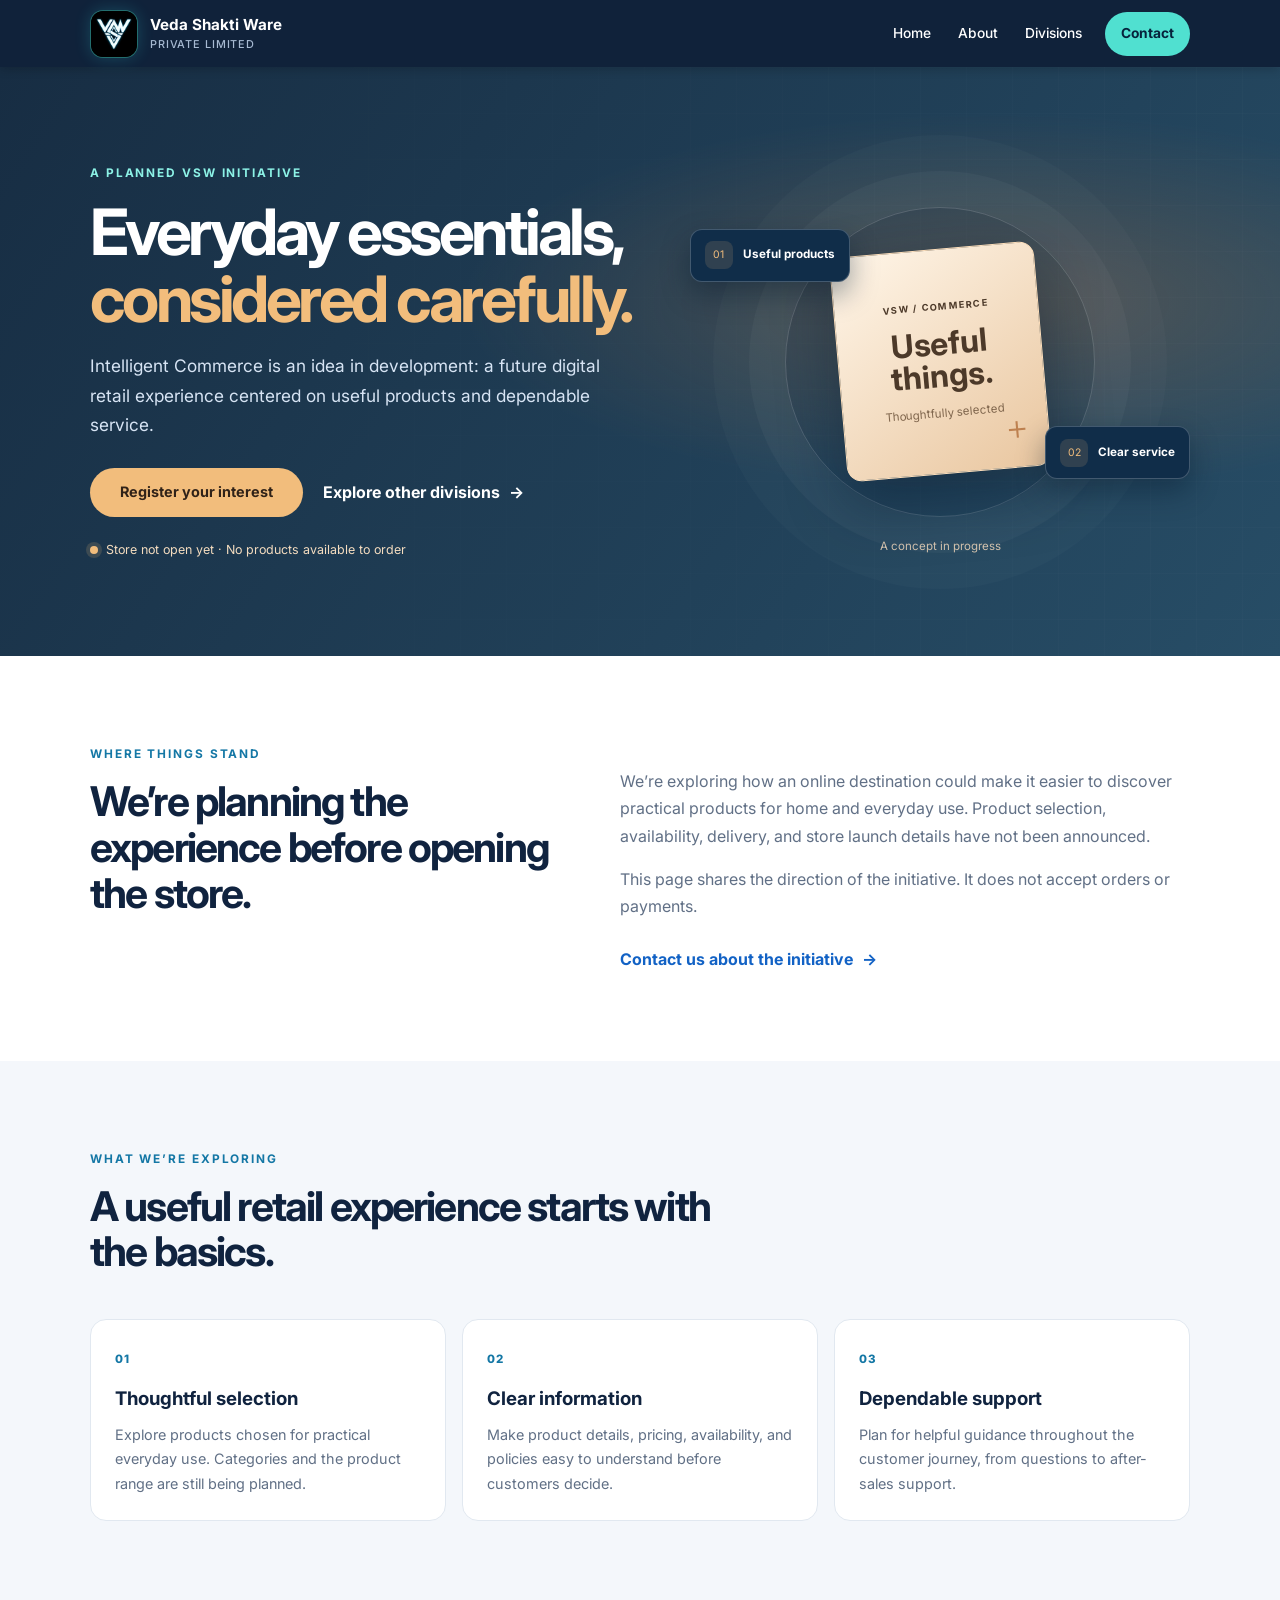
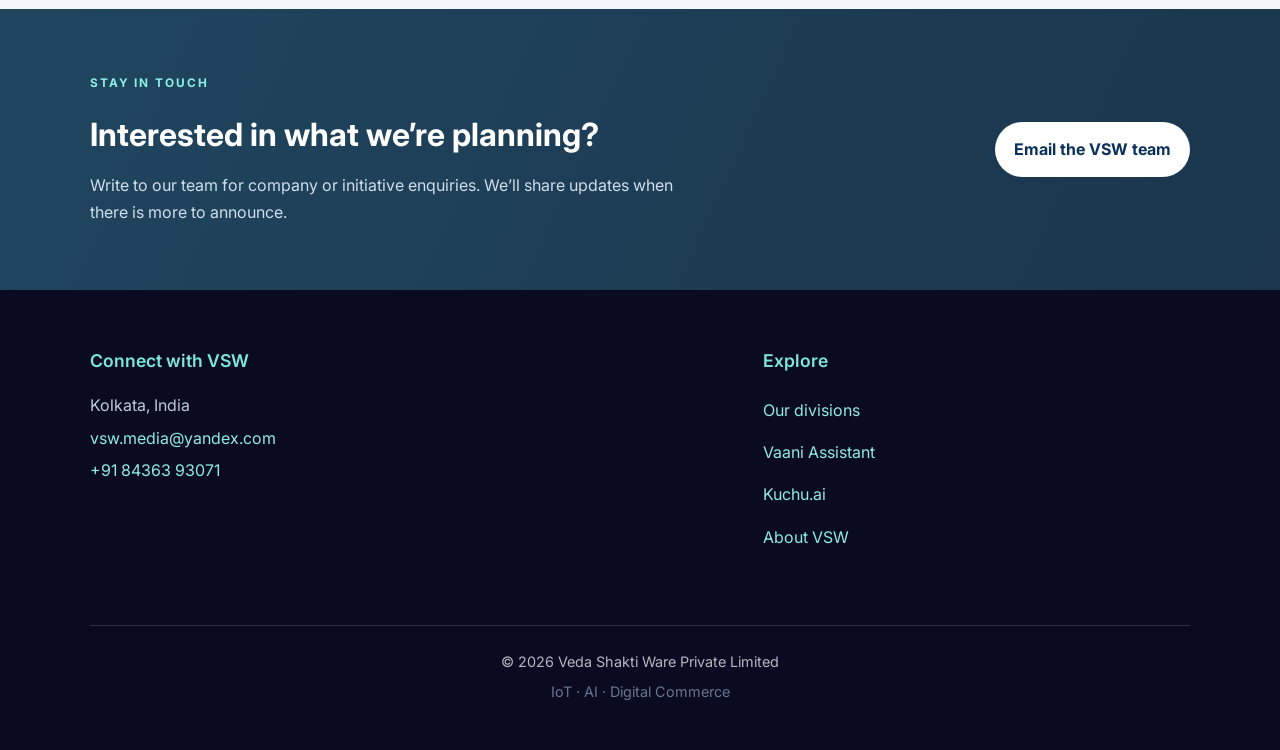
==== commit ad3c609a: "Unify glowing VSW branding across page headers and favicons" ====
--- a/e-commerce-explore.html
+++ b/e-commerce-explore.html
@@ -8,10 +8,11 @@
     <meta name="description" content="Learn about Veda Shakti Ware's planned Intelligent Commerce initiative. The store is not open yet; share your interest with our team." />
     <link rel="stylesheet" href="css/style.css" />
     <link href="https://fonts.googleapis.com/css2?family=Inter:wght@400;500;600;700;800&display=swap" rel="stylesheet" />
-    <link rel="icon" href="images/vsw-monogram-transparent.png" type="image/png" />
+    <link rel="icon" href="images/favicon.svg" type="image/svg+xml" />
+    <link rel="icon" href="images/vsw-favicon-128.png" type="image/png" sizes="128x128" />
 </head>
 <body class="commerce-page">
-    <header class="navbar sticky-header"><div class="container nav-content"><a class="logo" href="index.html" aria-label="Veda Shakti Ware home"><span class="logo-box"><img src="images/vsw-monogram-transparent.png" alt="" /></span><span class="brand-name">Veda Shakti Ware <small>Private Limited</small></span></a><nav aria-label="Main navigation"><a href="index.html">Home</a><a href="index.html#about">About</a><a href="index.html#services">Divisions</a><a href="index.html#contact" class="nav-button">Contact</a></nav></div></header>
+    <header class="navbar sticky-header"><div class="container nav-content"><a class="logo" href="index.html" aria-label="Veda Shakti Ware home"><span class="logo-box"><img src="images/vsw-favicon-128.png" alt="" /></span><span class="brand-name">Veda Shakti Ware <small>Private Limited</small></span></a><nav aria-label="Main navigation"><a href="index.html">Home</a><a href="index.html#about">About</a><a href="index.html#services">Divisions</a><a href="index.html#contact" class="nav-button">Contact</a></nav></div></header>
     <main>
         <section class="hero commerce-hero"><div class="container hero-layout"><div class="hero-content"><p class="eyebrow">A planned VSW initiative</p><h1>Everyday essentials,<br /><span class="highlight-text">considered carefully.</span></h1><p>Intelligent Commerce is an idea in development: a future digital retail experience centered on useful products and dependable service.</p><div class="hero-actions"><a href="mailto:vsw.media@yandex.com?subject=Intelligent%20Commerce%20updates" class="btn primary-btn">Register your interest</a><a href="index.html#services" class="text-link">Explore other divisions <span aria-hidden="true">→</span></a></div><p class="availability-note"><span></span> Store not open yet · No products available to order</p></div><div class="commerce-illustration" aria-label="Illustration of a planned commerce experience"><div class="commerce-orbit"></div><div class="commerce-package"><small>VSW / COMMERCE</small><strong>Useful<br />things.</strong><span>Thoughtfully selected</span><i>＋</i></div><div class="floating-card card-curation"><span>01</span><b>Useful products</b></div><div class="floating-card card-service"><span>02</span><b>Clear service</b></div><div class="commerce-caption">A concept in progress</div></div></div></section>
 
--- a/css/style.css
+++ b/css/style.css
@@ -573,3 +573,5 @@
 .brand-name small { display:block; margin-top:.2rem; color:#a7bad2; font-size:.68rem; font-weight:500; letter-spacing:.08em; text-transform:uppercase; }
 .logo:focus-visible { outline:2px solid #50e0d0; outline-offset:4px; border-radius:4px; }
 @media (max-width:680px) { .logo-box { width:44px; height:44px; }.logo-box img { width:66px; height:44px; }.brand-name { font-size:.86rem; } }
+.logo-box { border-color:rgba(72,223,220,.48); background:#020609; box-shadow:0 0 16px rgba(45,216,220,.2),inset 0 0 12px rgba(45,216,220,.08); }
+.logo-box img { width:100%; max-width:100%; height:100%; border-radius:11px; object-fit:cover; filter:none; }
